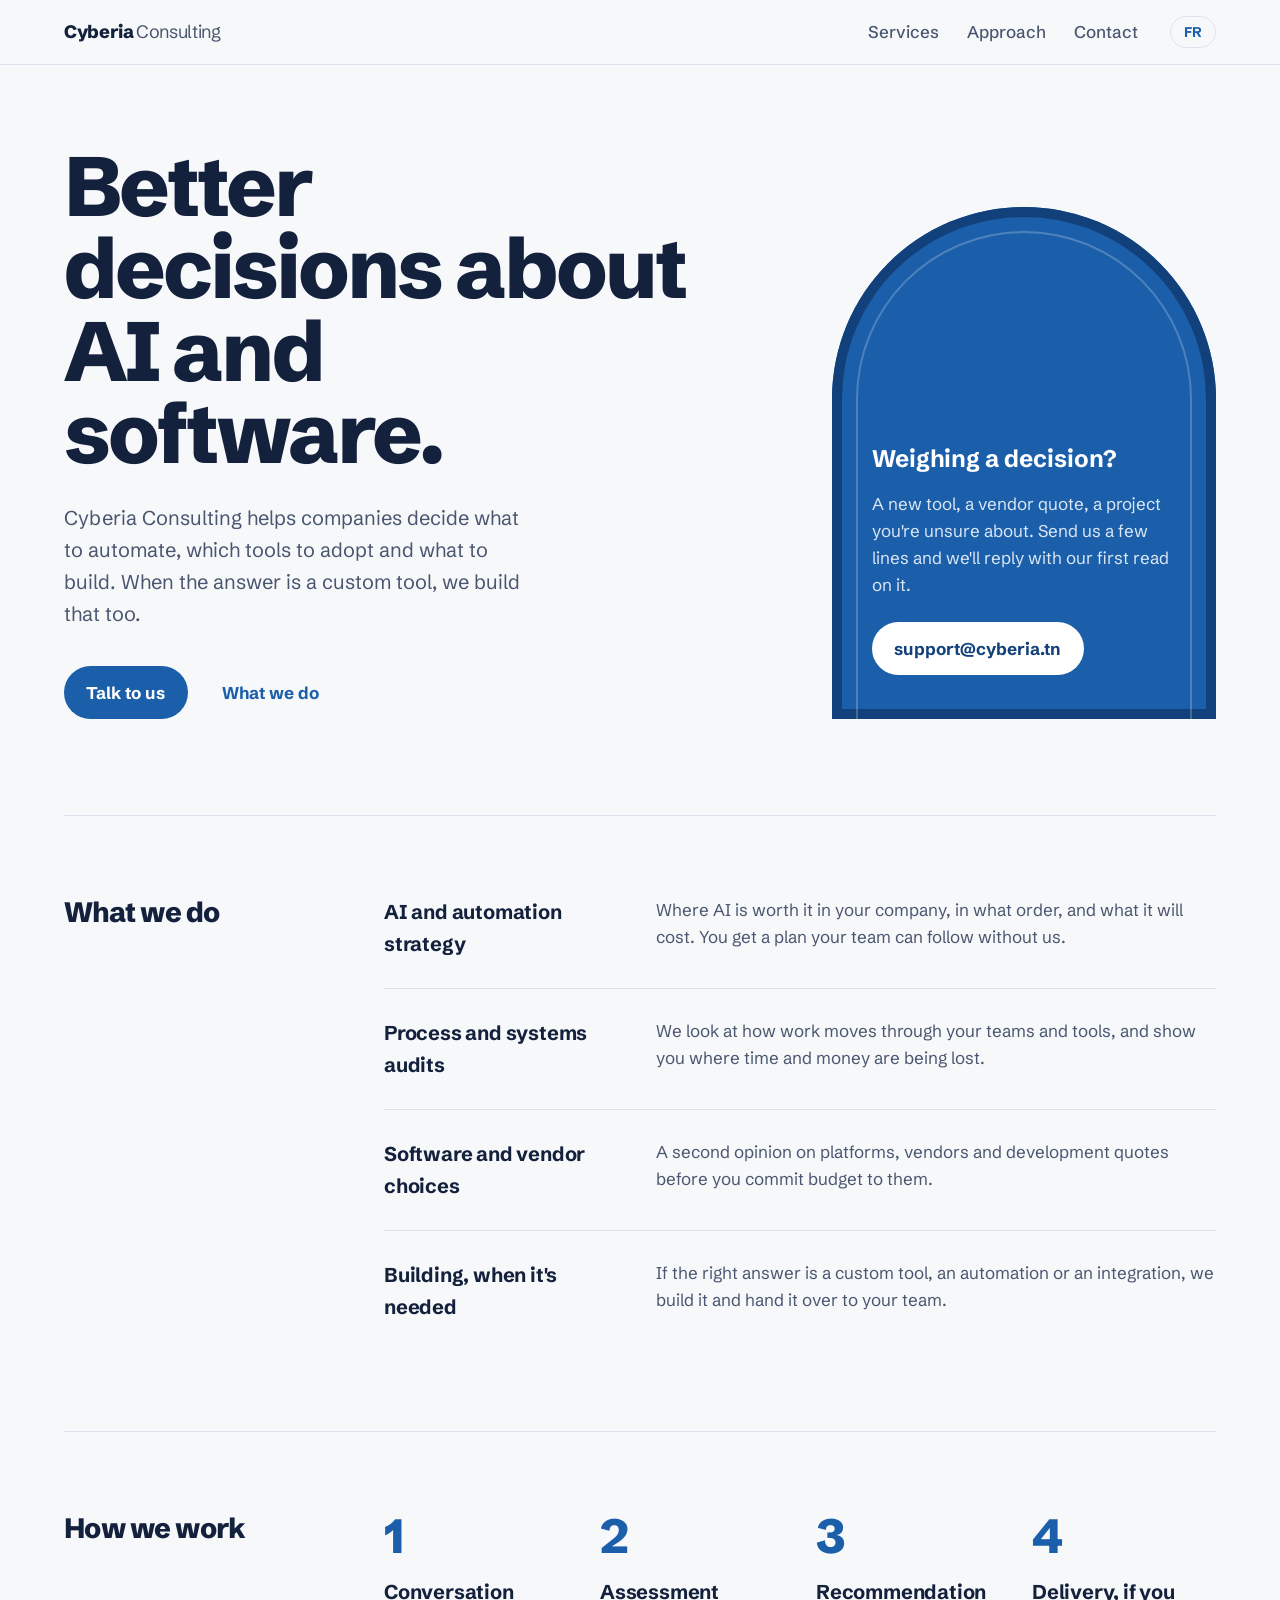
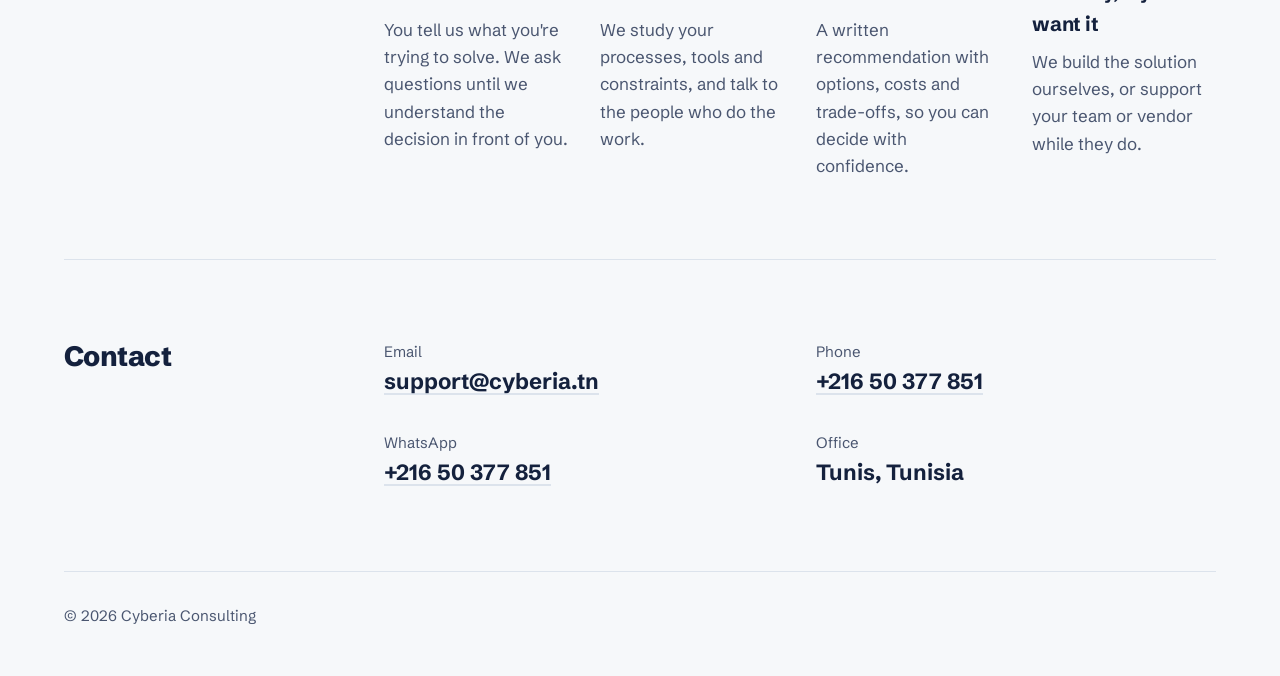
==== index.html @ 4d0233db "Rebuild site from scratch as Cyberia Consulting" ====
<!DOCTYPE html>
<html lang="en">
  <head>
    <meta charset="UTF-8" />
    <meta name="viewport" content="width=device-width, initial-scale=1.0" />
    <title>Cyberia Consulting: AI, automation and software advisory in Tunis</title>
    <meta name="description" content="Cyberia Consulting helps companies decide what to automate, which software to adopt and what to build, and builds it when needed." />
    <link rel="canonical" href="https://cyberia.tn" />
    <link rel="icon" type="image/svg+xml" href="assets/favicon.svg" />

    <meta property="og:type" content="website" />
    <meta property="og:url" content="https://cyberia.tn" />
    <meta property="og:site_name" content="Cyberia Consulting" />
    <meta property="og:title" content="Cyberia Consulting: AI, automation and software advisory in Tunis" />
    <meta property="og:description" content="Cyberia Consulting helps companies decide what to automate, which software to adopt and what to build, and builds it when needed." />
    <meta property="og:locale" content="en_US" />
    <meta property="og:locale:alternate" content="fr_FR" />
    <meta name="twitter:card" content="summary" />

    <script type="application/ld+json">
      {
        "@context": "https://schema.org",
        "@type": "ProfessionalService",
        "name": "Cyberia Consulting",
        "url": "https://cyberia.tn",
        "description": "Advisory on AI, automation and software decisions, with implementation when needed.",
        "email": "support@cyberia.tn",
        "telephone": "+21650377851",
        "address": { "@type": "PostalAddress", "addressLocality": "Tunis", "addressCountry": "TN" }
      }
    </script>

    <link rel="preconnect" href="https://fonts.googleapis.com" />
    <link rel="preconnect" href="https://fonts.gstatic.com" crossorigin />
    <link href="https://fonts.googleapis.com/css2?family=Schibsted+Grotesk:wght@400;500;700;800&display=swap" rel="stylesheet" />
    <link rel="stylesheet" href="styles.css" />
  </head>
  <body>
    <header class="site-header">
      <div class="wrap header-row">
        <a class="brand" href="#top">Cyberia <span>Consulting</span></a>
        <nav class="nav" aria-label="Main">
          <a href="#services" data-i18n="navServices">Services</a>
          <a href="#approach" data-i18n="navApproach">Approach</a>
          <a href="#contact" data-i18n="navContact">Contact</a>
        </nav>
        <button class="lang" type="button" id="lang-toggle" aria-label="Passer en français">FR</button>
      </div>
    </header>

    <main id="top">
      <section class="hero wrap">
        <div class="hero-text">
          <h1 data-i18n="heroTitle">Better decisions about AI and software.</h1>
          <p class="lead" data-i18n="heroLead">
            Cyberia Consulting helps companies decide what to automate, which tools to adopt and what to build. When the answer is a custom tool, we build that too.
          </p>
          <div class="actions">
            <a class="btn btn-solid" href="#contact" data-i18n="ctaContact">Talk to us</a>
            <a class="btn btn-quiet" href="#services" data-i18n="ctaServices">What we do</a>
          </div>
        </div>

        <aside class="door" aria-labelledby="door-title">
          <h2 id="door-title" data-i18n="doorTitle">Weighing a decision?</h2>
          <p data-i18n="doorText">A new tool, a vendor quote, a project you're unsure about. Send us a few lines and we'll reply with our first read on it.</p>
          <a class="btn btn-light" href="mailto:support@cyberia.tn">support@cyberia.tn</a>
        </aside>
      </section>

      <section class="section wrap" id="services">
        <h2 class="section-title" data-i18n="servicesTitle">What we do</h2>
        <ul class="services">
          <li>
            <h3 data-i18n="s1Title">AI and automation strategy</h3>
            <p data-i18n="s1Text">Where AI is worth it in your company, in what order, and what it will cost. You get a plan your team can follow without us.</p>
          </li>
          <li>
            <h3 data-i18n="s2Title">Process and systems audits</h3>
            <p data-i18n="s2Text">We look at how work moves through your teams and tools, and show you where time and money are being lost.</p>
          </li>
          <li>
            <h3 data-i18n="s3Title">Software and vendor choices</h3>
            <p data-i18n="s3Text">A second opinion on platforms, vendors and development quotes before you commit budget to them.</p>
          </li>
          <li>
            <h3 data-i18n="s4Title">Building, when it's needed</h3>
            <p data-i18n="s4Text">If the right answer is a custom tool, an automation or an integration, we build it and hand it over to your team.</p>
          </li>
        </ul>
      </section>

      <section class="section wrap" id="approach">
        <h2 class="section-title" data-i18n="approachTitle">How we work</h2>
        <ol class="steps">
          <li>
            <h3 data-i18n="a1Title">Conversation</h3>
            <p data-i18n="a1Text">You tell us what you're trying to solve. We ask questions until we understand the decision in front of you.</p>
          </li>
          <li>
            <h3 data-i18n="a2Title">Assessment</h3>
            <p data-i18n="a2Text">We study your processes, tools and constraints, and talk to the people who do the work.</p>
          </li>
          <li>
            <h3 data-i18n="a3Title">Recommendation</h3>
            <p data-i18n="a3Text">A written recommendation with options, costs and trade-offs, so you can decide with confidence.</p>
          </li>
          <li>
            <h3 data-i18n="a4Title">Delivery, if you want it</h3>
            <p data-i18n="a4Text">We build the solution ourselves, or support your team or vendor while they do.</p>
          </li>
        </ol>
      </section>

      <section class="section wrap" id="contact">
        <h2 class="section-title" data-i18n="contactTitle">Contact</h2>
        <dl class="contact-list">
          <div><dt data-i18n="cEmail">Email</dt><dd><a href="mailto:support@cyberia.tn">support@cyberia.tn</a></dd></div>
          <div><dt data-i18n="cPhone">Phone</dt><dd><a href="tel:+21650377851">+216 50 377 851</a></dd></div>
          <div><dt>WhatsApp</dt><dd><a href="https://wa.me/21650377851">+216 50 377 851</a></dd></div>
          <div><dt data-i18n="cOffice">Office</dt><dd data-i18n="cCity">Tunis, Tunisia</dd></div>
        </dl>
      </section>
    </main>

    <footer class="site-footer wrap">
      <p>© 2026 Cyberia Consulting</p>
    </footer>

    <script src="main.js"></script>
  </body>
</html>
---- styles.css ----
:root {
  --white: #f6f8fa;
  --ink: #14213d;
  --ink-soft: #4a5670;
  --blue: #1b5faa;
  --blue-deep: #12407a;
  --rule: #dce3ec;
  --font: "Schibsted Grotesk", system-ui, sans-serif;
}

*, *::before, *::after { box-sizing: border-box; }

html { scroll-behavior: smooth; scroll-padding-top: 5rem; }

body {
  margin: 0;
  background: var(--white);
  color: var(--ink);
  font: 400 1.0625rem/1.6 var(--font);
  -webkit-font-smoothing: antialiased;
}

h1, h2, h3, p, ul, ol, dl, dd { margin: 0; }

a { color: inherit; }

a:focus-visible, button:focus-visible {
  outline: 3px solid var(--blue);
  outline-offset: 3px;
}

.wrap {
  width: min(72rem, 100% - 2rem);
  margin-inline: auto;
}

/* Header */
.site-header {
  position: sticky;
  top: 0;
  z-index: 10;
  background: color-mix(in srgb, var(--white) 92%, transparent);
  backdrop-filter: blur(8px);
  border-bottom: 1px solid var(--rule);
}

.header-row {
  display: flex;
  align-items: center;
  gap: 2rem;
  height: 4rem;
}

.brand {
  font-weight: 800;
  font-size: 1.125rem;
  letter-spacing: -0.02em;
  text-decoration: none;
}

.brand span { font-weight: 400; color: var(--ink-soft); }

.nav { display: flex; gap: 1.75rem; margin-left: auto; }

.nav a {
  text-decoration: none;
  color: var(--ink-soft);
  font-weight: 500;
}

.nav a:hover { color: var(--ink); }

.lang {
  font: 700 0.875rem var(--font);
  color: var(--blue);
  background: none;
  border: 1px solid var(--rule);
  border-radius: 999px;
  padding: 0.35rem 0.8rem;
  cursor: pointer;
}

.lang:hover { border-color: var(--blue); }

/* Buttons */
.btn {
  display: inline-block;
  padding: 0.8rem 1.4rem;
  border-radius: 999px;
  font-weight: 700;
  text-decoration: none;
}

.btn-solid { background: var(--blue); color: #fff; }
.btn-solid:hover { background: var(--blue-deep); }
.btn-quiet { color: var(--blue); }
.btn-quiet:hover { text-decoration: underline; }
.btn-light { background: #fff; color: var(--blue-deep); overflow-wrap: anywhere; }
.btn-light:hover { background: var(--white); }

/* Hero */
.hero {
  display: grid;
  grid-template-columns: 1.4fr 1fr;
  gap: 4rem;
  align-items: end;
  padding-block: 5rem 6rem;
}

.hero h1 {
  font-size: clamp(2.75rem, 7vw, 5.25rem);
  font-weight: 800;
  line-height: 0.98;
  letter-spacing: -0.035em;
  max-width: 12ch;
}

.lead {
  margin-top: 1.75rem;
  font-size: 1.25rem;
  color: var(--ink-soft);
  max-width: 38ch;
}

.actions {
  display: flex;
  flex-wrap: wrap;
  gap: 0.75rem;
  margin-top: 2.25rem;
}

/* The arched door: the page's one bold element */
/* Fixed max width + a radius of half that width keeps it a true arch at any
   viewport; the browser scales the radius down with the width on phones. */
.door {
  position: relative;
  justify-self: end;
  width: min(24rem, 100%);
  min-height: 32rem;
  padding: 13rem 2.5rem 2.75rem;
  background: var(--blue);
  color: #fff;
  border-radius: 12rem 12rem 0 0;
  box-shadow: inset 0 0 0 10px var(--blue-deep);
  display: flex;
  flex-direction: column;
  justify-content: flex-end;
  gap: 1rem;
  animation: open 0.9s cubic-bezier(.2, .8, .2, 1) both;
}

/* Inner panel line, like the frame on a Sidi Bou Said door */
.door::before {
  content: "";
  position: absolute;
  inset: 1.5rem 1.5rem 0;
  border: 2px solid rgb(255 255 255 / 0.22);
  border-bottom: 0;
  border-radius: 10.5rem 10.5rem 0 0;
  pointer-events: none;
}

.door h2 { font-size: 1.5rem; font-weight: 700; line-height: 1.2; }
.door p { color: #dbe7f6; }
.door .btn { align-self: flex-start; margin-top: 0.5rem; }

@keyframes open {
  from { transform: translateY(2rem); opacity: 0; }
}

/* Sections */
.section {
  display: grid;
  grid-template-columns: 16rem 1fr;
  gap: 2rem 4rem;
  padding-block: 5rem;
  border-top: 1px solid var(--rule);
}

.section-title {
  font-size: 1.75rem;
  font-weight: 800;
  letter-spacing: -0.02em;
  line-height: 1.15;
}

h3 { font-size: 1.25rem; font-weight: 700; letter-spacing: -0.01em; }

.services { list-style: none; padding: 0; }

.services li {
  display: grid;
  grid-template-columns: 15rem 1fr;
  gap: 2rem;
  padding-block: 1.75rem;
  border-bottom: 1px solid var(--rule);
}

.services li:first-child { padding-top: 0; }
.services li:last-child { border-bottom: 0; }
.services p, .steps p { color: var(--ink-soft); max-width: 60ch; }

.about p { max-width: 60ch; font-size: 1.25rem; }
.about .skills { margin-top: 1.5rem; font-size: 1rem; color: var(--blue); font-weight: 500; }

.steps {
  list-style: none;
  padding: 0;
  display: grid;
  grid-template-columns: repeat(4, 1fr);
  gap: 2rem;
  counter-reset: step;
}

.steps li { counter-increment: step; }

.steps li::before {
  content: counter(step);
  display: block;
  font-size: 3rem;
  font-weight: 800;
  line-height: 1;
  color: var(--blue);
  margin-bottom: 1rem;
}

.steps h3 { margin-bottom: 0.5rem; }

.contact-list {
  display: grid;
  grid-template-columns: repeat(2, 1fr);
  gap: 2rem;
}

.contact-list dt { color: var(--ink-soft); font-size: 0.9375rem; }
.contact-list dd { font-size: 1.375rem; font-weight: 700; }
.contact-list a { text-decoration-color: var(--rule); text-underline-offset: 0.2em; }
.contact-list a:hover { color: var(--blue); text-decoration-color: currentColor; }

.site-footer {
  padding-block: 2rem 3rem;
  border-top: 1px solid var(--rule);
  color: var(--ink-soft);
  font-size: 0.9375rem;
}

/* Responsive */
@media (max-width: 900px) {
  .hero, .section { grid-template-columns: 1fr; }
  .hero { gap: 3rem; padding-block: 3rem 4rem; }
  .door { justify-self: start; min-height: 0; }
  .steps { grid-template-columns: repeat(2, 1fr); }
}

@media (max-width: 640px) {
  .nav { display: none; }
  .lang { margin-left: auto; }
  .section { padding-block: 3.5rem; }
  .services li { grid-template-columns: 1fr; gap: 0.5rem; }
  .steps, .contact-list { grid-template-columns: 1fr; }
}

@media (prefers-reduced-motion: reduce) {
  html { scroll-behavior: auto; }
  .door { animation: none; }
}
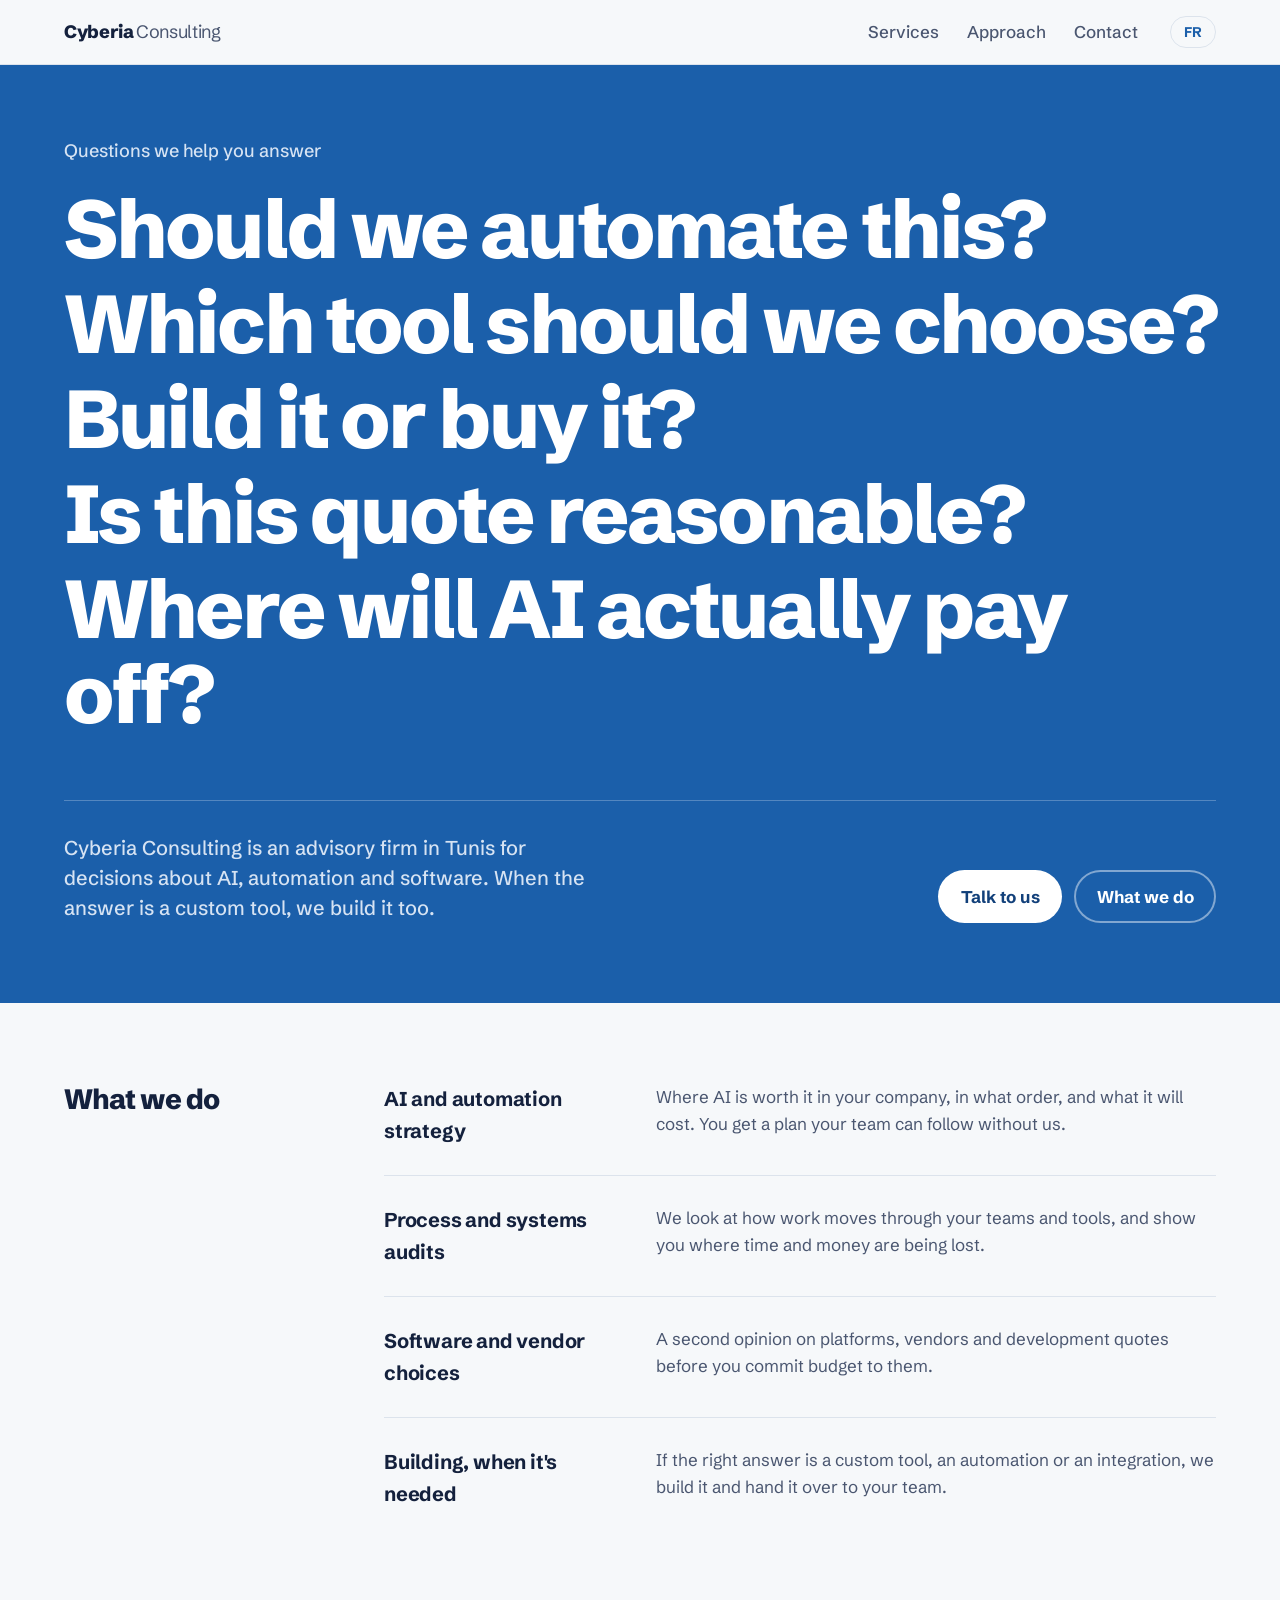
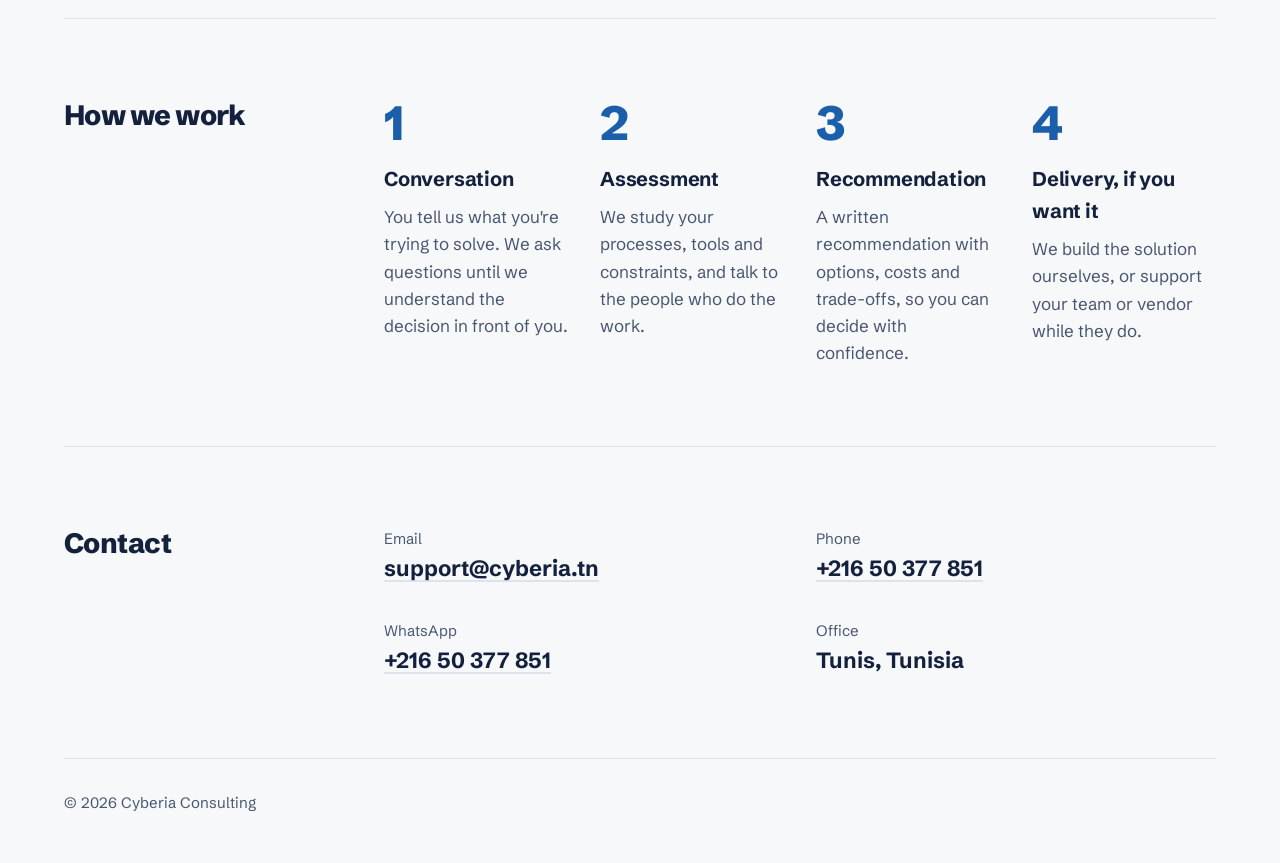
==== commit d203df99: "Replace arch hero with question-led hero" ====
--- a/index.html
+++ b/index.html
@@ -49,23 +49,24 @@
     </header>
 
     <main id="top">
-      <section class="hero wrap">
-        <div class="hero-text">
-          <h1 data-i18n="heroTitle">Better decisions about AI and software.</h1>
-          <p class="lead" data-i18n="heroLead">
-            Cyberia Consulting helps companies decide what to automate, which tools to adopt and what to build. When the answer is a custom tool, we build that too.
-          </p>
-          <div class="actions">
-            <a class="btn btn-solid" href="#contact" data-i18n="ctaContact">Talk to us</a>
-            <a class="btn btn-quiet" href="#services" data-i18n="ctaServices">What we do</a>
+      <section class="hero">
+        <div class="wrap">
+          <p class="kicker" data-i18n="kicker">Questions we help you answer</p>
+          <ul class="questions">
+            <li data-i18n="q1">Should we automate this?</li>
+            <li data-i18n="q2">Which tool should we choose?</li>
+            <li data-i18n="q3">Build it or buy it?</li>
+            <li data-i18n="q4">Is this quote reasonable?</li>
+            <li data-i18n="q5">Where will AI actually pay off?</li>
+          </ul>
+          <div class="hero-foot">
+            <h1 data-i18n="heroTitle">Cyberia Consulting is an advisory firm in Tunis for decisions about AI, automation and software. When the answer is a custom tool, we build it too.</h1>
+            <div class="actions">
+              <a class="btn btn-light" href="#contact" data-i18n="ctaContact">Talk to us</a>
+              <a class="btn btn-ghost" href="#services" data-i18n="ctaServices">What we do</a>
+            </div>
           </div>
         </div>
-
-        <aside class="door" aria-labelledby="door-title">
-          <h2 id="door-title" data-i18n="doorTitle">Weighing a decision?</h2>
-          <p data-i18n="doorText">A new tool, a vendor quote, a project you're unsure about. Send us a few lines and we'll reply with our first read on it.</p>
-          <a class="btn btn-light" href="mailto:support@cyberia.tn">support@cyberia.tn</a>
-        </aside>
       </section>
 
       <section class="section wrap" id="services">
--- a/styles.css
+++ b/styles.css
@@ -91,82 +91,65 @@
   text-decoration: none;
 }
 
-.btn-solid { background: var(--blue); color: #fff; }
-.btn-solid:hover { background: var(--blue-deep); }
-.btn-quiet { color: var(--blue); }
-.btn-quiet:hover { text-decoration: underline; }
-.btn-light { background: #fff; color: var(--blue-deep); overflow-wrap: anywhere; }
+.btn-light { background: #fff; color: var(--blue-deep); }
 .btn-light:hover { background: var(--white); }
-
-/* Hero */
+.btn-ghost { color: #fff; box-shadow: inset 0 0 0 2px rgb(255 255 255 / 0.45); }
+.btn-ghost:hover { box-shadow: inset 0 0 0 2px #fff; }
+
+/* Hero: full-bleed blue band; the questions are the page's one bold element */
 .hero {
-  display: grid;
-  grid-template-columns: 1.4fr 1fr;
-  gap: 4rem;
-  align-items: end;
-  padding-block: 5rem 6rem;
-}
-
-.hero h1 {
-  font-size: clamp(2.75rem, 7vw, 5.25rem);
-  font-weight: 800;
-  line-height: 0.98;
+  background: var(--blue);
+  color: #fff;
+  padding-block: 4.5rem 5rem;
+}
+
+.kicker { color: #d6e3f3; font-weight: 500; font-size: 1.125rem; }
+
+.questions {
+  list-style: none;
+  padding: 0;
+  margin-top: 1.25rem;
+  font-size: clamp(2.25rem, 6.4vw, 5.25rem);
+  font-weight: 800;
+  line-height: 1.04;
   letter-spacing: -0.035em;
-  max-width: 12ch;
-}
-
-.lead {
-  margin-top: 1.75rem;
-  font-size: 1.25rem;
-  color: var(--ink-soft);
-  max-width: 38ch;
-}
-
-.actions {
+}
+
+/* One page-load sequence: questions arrive one after another */
+.questions li + li { margin-top: 0.12em; }
+.questions li { animation: ask 0.6s cubic-bezier(.2, .8, .2, 1) both; }
+.questions li:nth-child(2) { animation-delay: 0.12s; }
+.questions li:nth-child(3) { animation-delay: 0.24s; }
+.questions li:nth-child(4) { animation-delay: 0.36s; }
+.questions li:nth-child(5) { animation-delay: 0.48s; }
+
+@keyframes ask {
+  from { opacity: 0; transform: translateY(0.4em); }
+}
+
+.hero-foot {
   display: flex;
   flex-wrap: wrap;
-  gap: 0.75rem;
-  margin-top: 2.25rem;
-}
-
-/* The arched door: the page's one bold element */
-/* Fixed max width + a radius of half that width keeps it a true arch at any
-   viewport; the browser scales the radius down with the width on phones. */
-.door {
-  position: relative;
-  justify-self: end;
-  width: min(24rem, 100%);
-  min-height: 32rem;
-  padding: 13rem 2.5rem 2.75rem;
-  background: var(--blue);
-  color: #fff;
-  border-radius: 12rem 12rem 0 0;
-  box-shadow: inset 0 0 0 10px var(--blue-deep);
-  display: flex;
-  flex-direction: column;
-  justify-content: flex-end;
-  gap: 1rem;
-  animation: open 0.9s cubic-bezier(.2, .8, .2, 1) both;
-}
-
-/* Inner panel line, like the frame on a Sidi Bou Said door */
-.door::before {
-  content: "";
-  position: absolute;
-  inset: 1.5rem 1.5rem 0;
-  border: 2px solid rgb(255 255 255 / 0.22);
-  border-bottom: 0;
-  border-radius: 10.5rem 10.5rem 0 0;
-  pointer-events: none;
-}
-
-.door h2 { font-size: 1.5rem; font-weight: 700; line-height: 1.2; }
-.door p { color: #dbe7f6; }
-.door .btn { align-self: flex-start; margin-top: 0.5rem; }
-
-@keyframes open {
-  from { transform: translateY(2rem); opacity: 0; }
-}
+  align-items: end;
+  justify-content: space-between;
+  gap: 2rem 4rem;
+  margin-top: 4rem;
+  padding-top: 2rem;
+  border-top: 1px solid rgb(255 255 255 / 0.25);
+}
+
+.hero h1 {
+  max-width: 44ch;
+  font-size: 1.25rem;
+  font-weight: 500;
+  line-height: 1.5;
+  color: #d6e3f3;
+}
+
+.actions { display: flex; flex-wrap: wrap; gap: 0.75rem; }
+
+.hero a:focus-visible { outline-color: #fff; }
+.hero + .section { border-top: 0; }
 
 /* Sections */
 .section {
@@ -246,9 +229,9 @@
 
 /* Responsive */
 @media (max-width: 900px) {
-  .hero, .section { grid-template-columns: 1fr; }
-  .hero { gap: 3rem; padding-block: 3rem 4rem; }
-  .door { justify-self: start; min-height: 0; }
+  .section { grid-template-columns: 1fr; }
+  .hero { padding-block: 3rem 3.5rem; }
+  .hero-foot { margin-top: 2.5rem; }
   .steps { grid-template-columns: repeat(2, 1fr); }
 }
 
@@ -262,5 +245,5 @@
 
 @media (prefers-reduced-motion: reduce) {
   html { scroll-behavior: auto; }
-  .door { animation: none; }
-}
+  .questions li { animation: none; }
+}
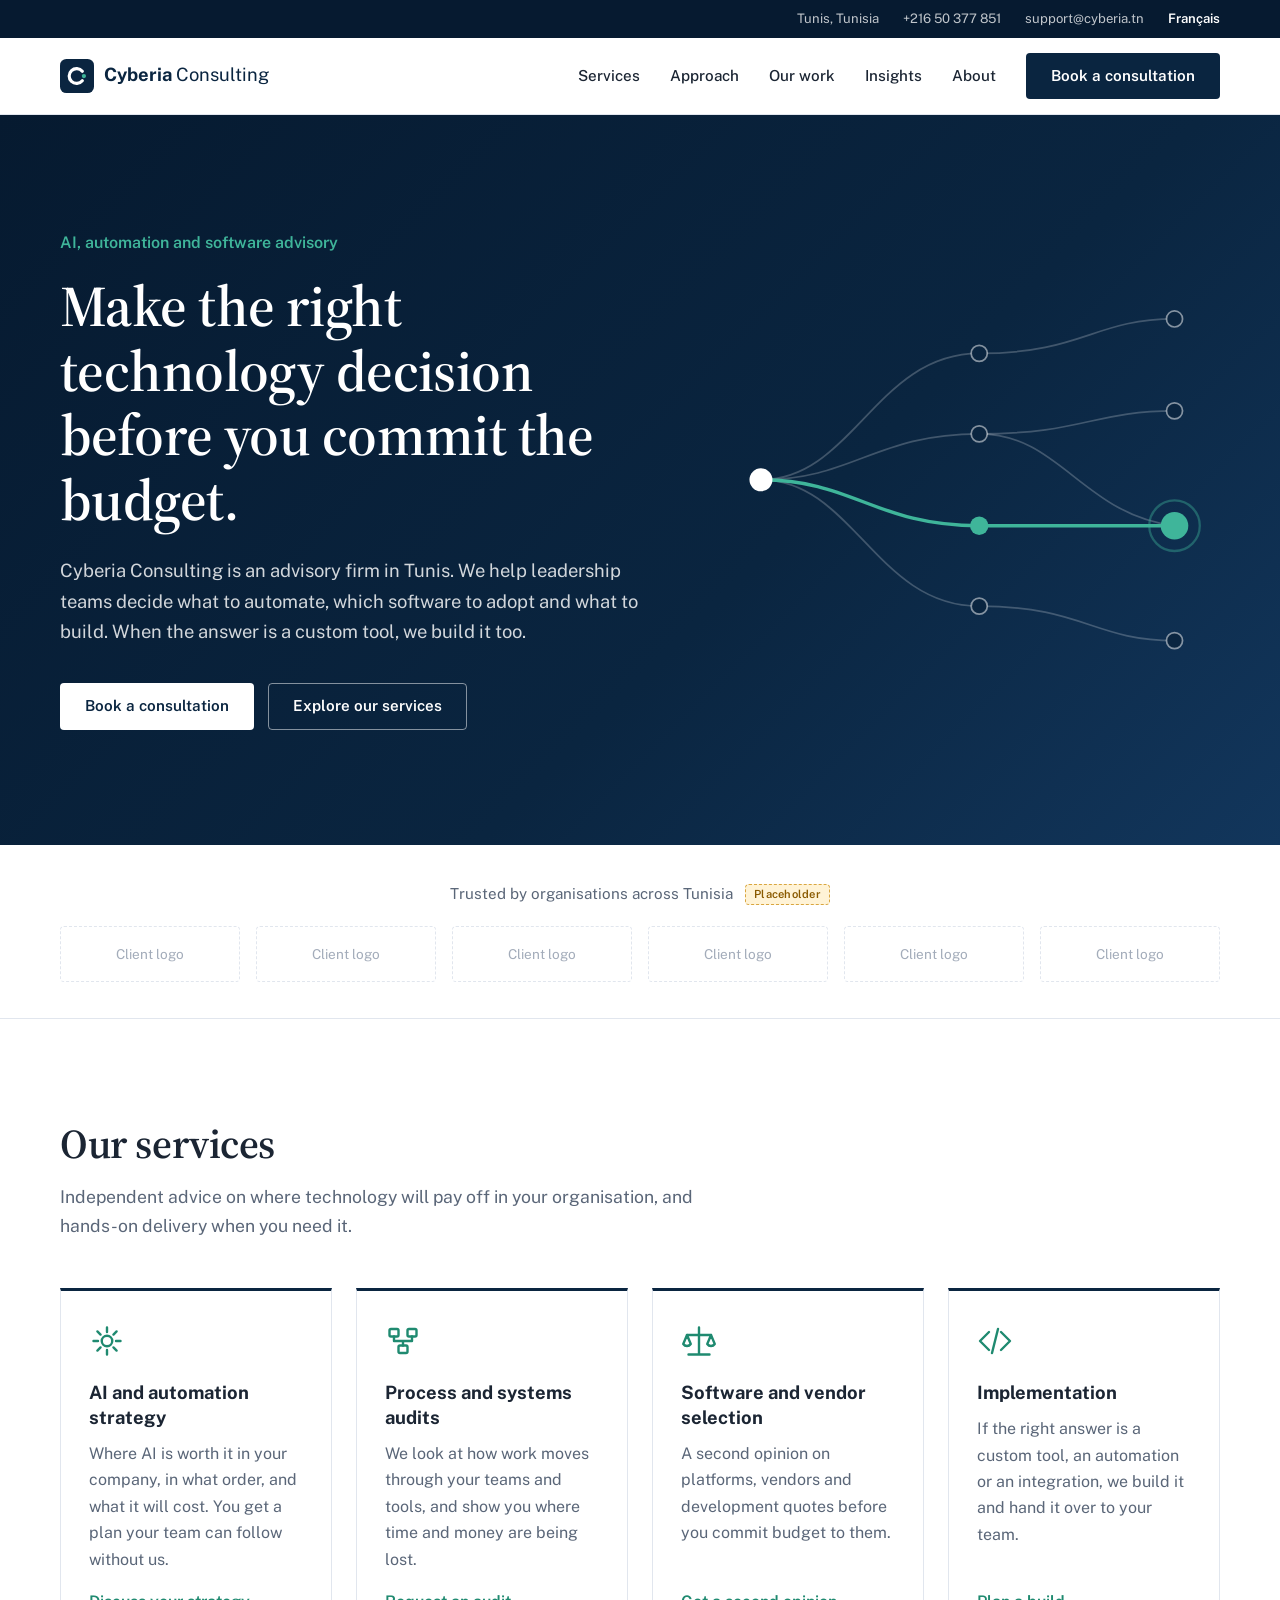
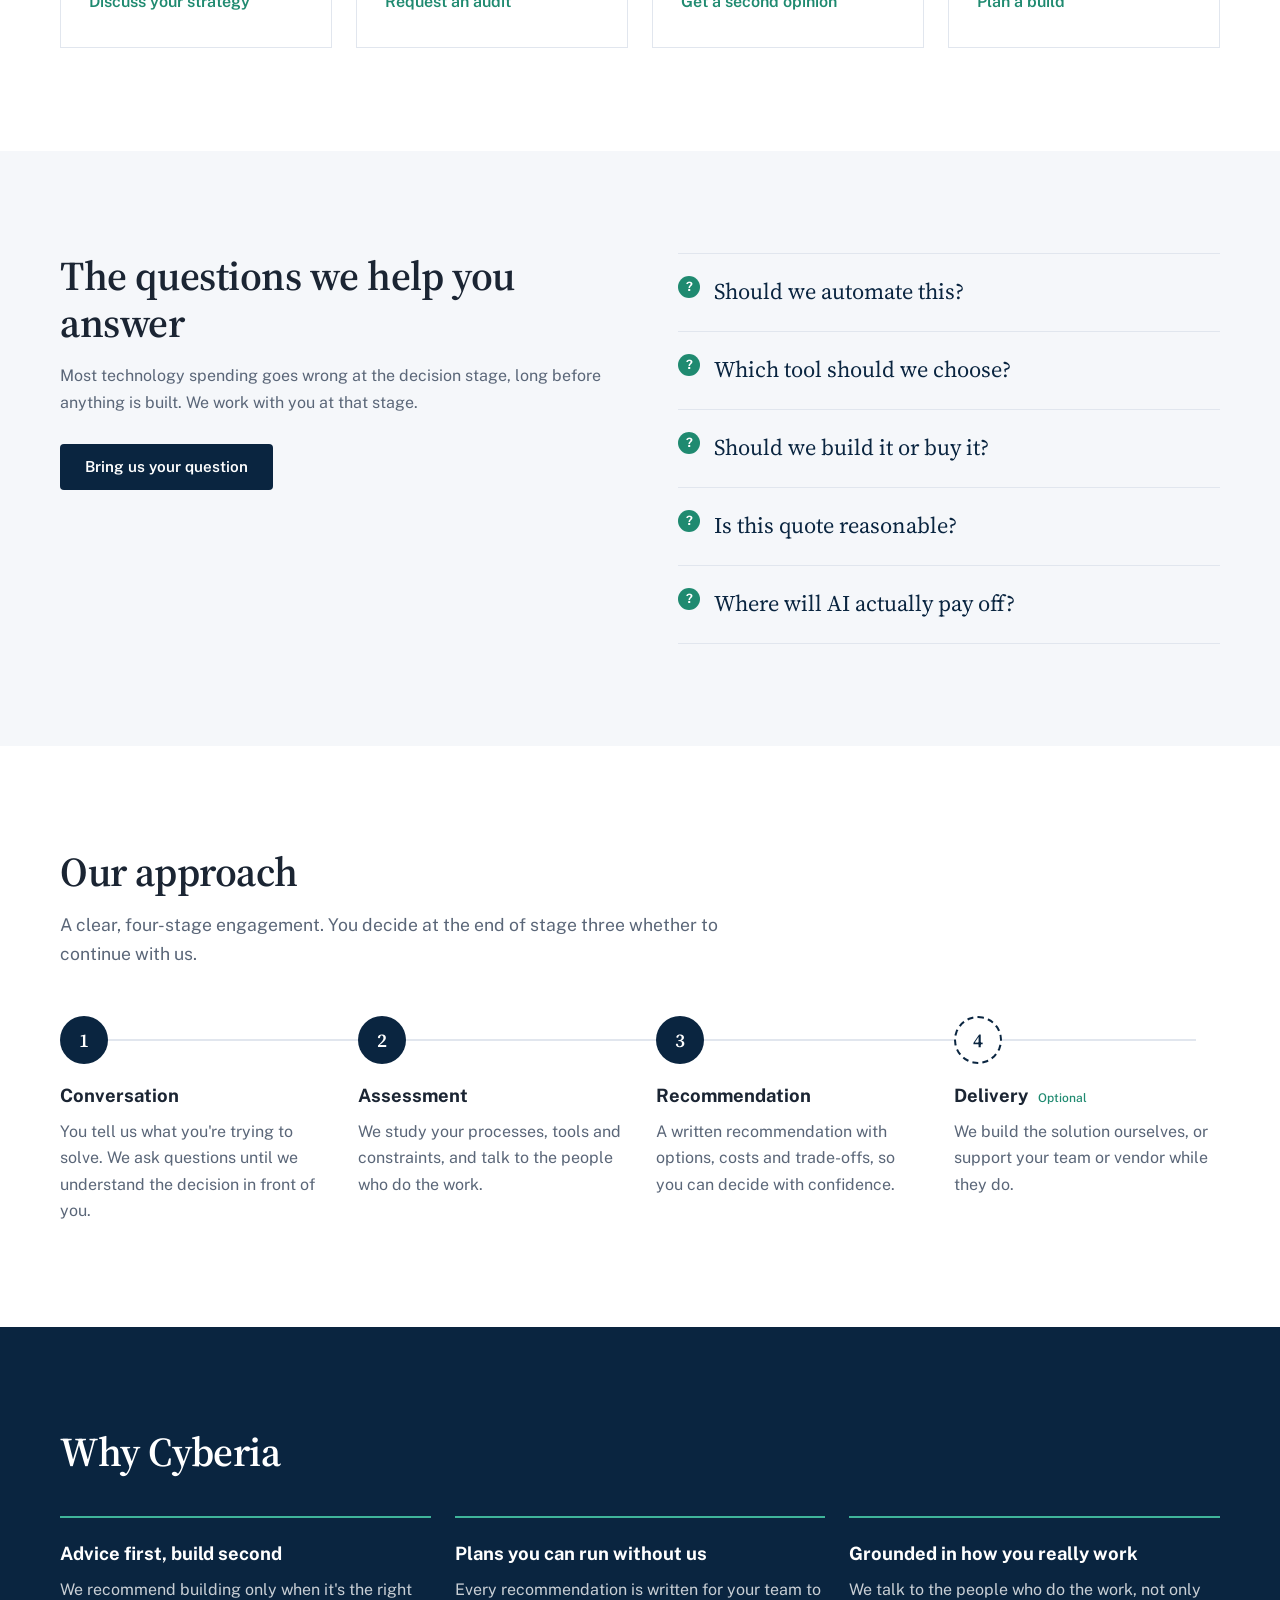
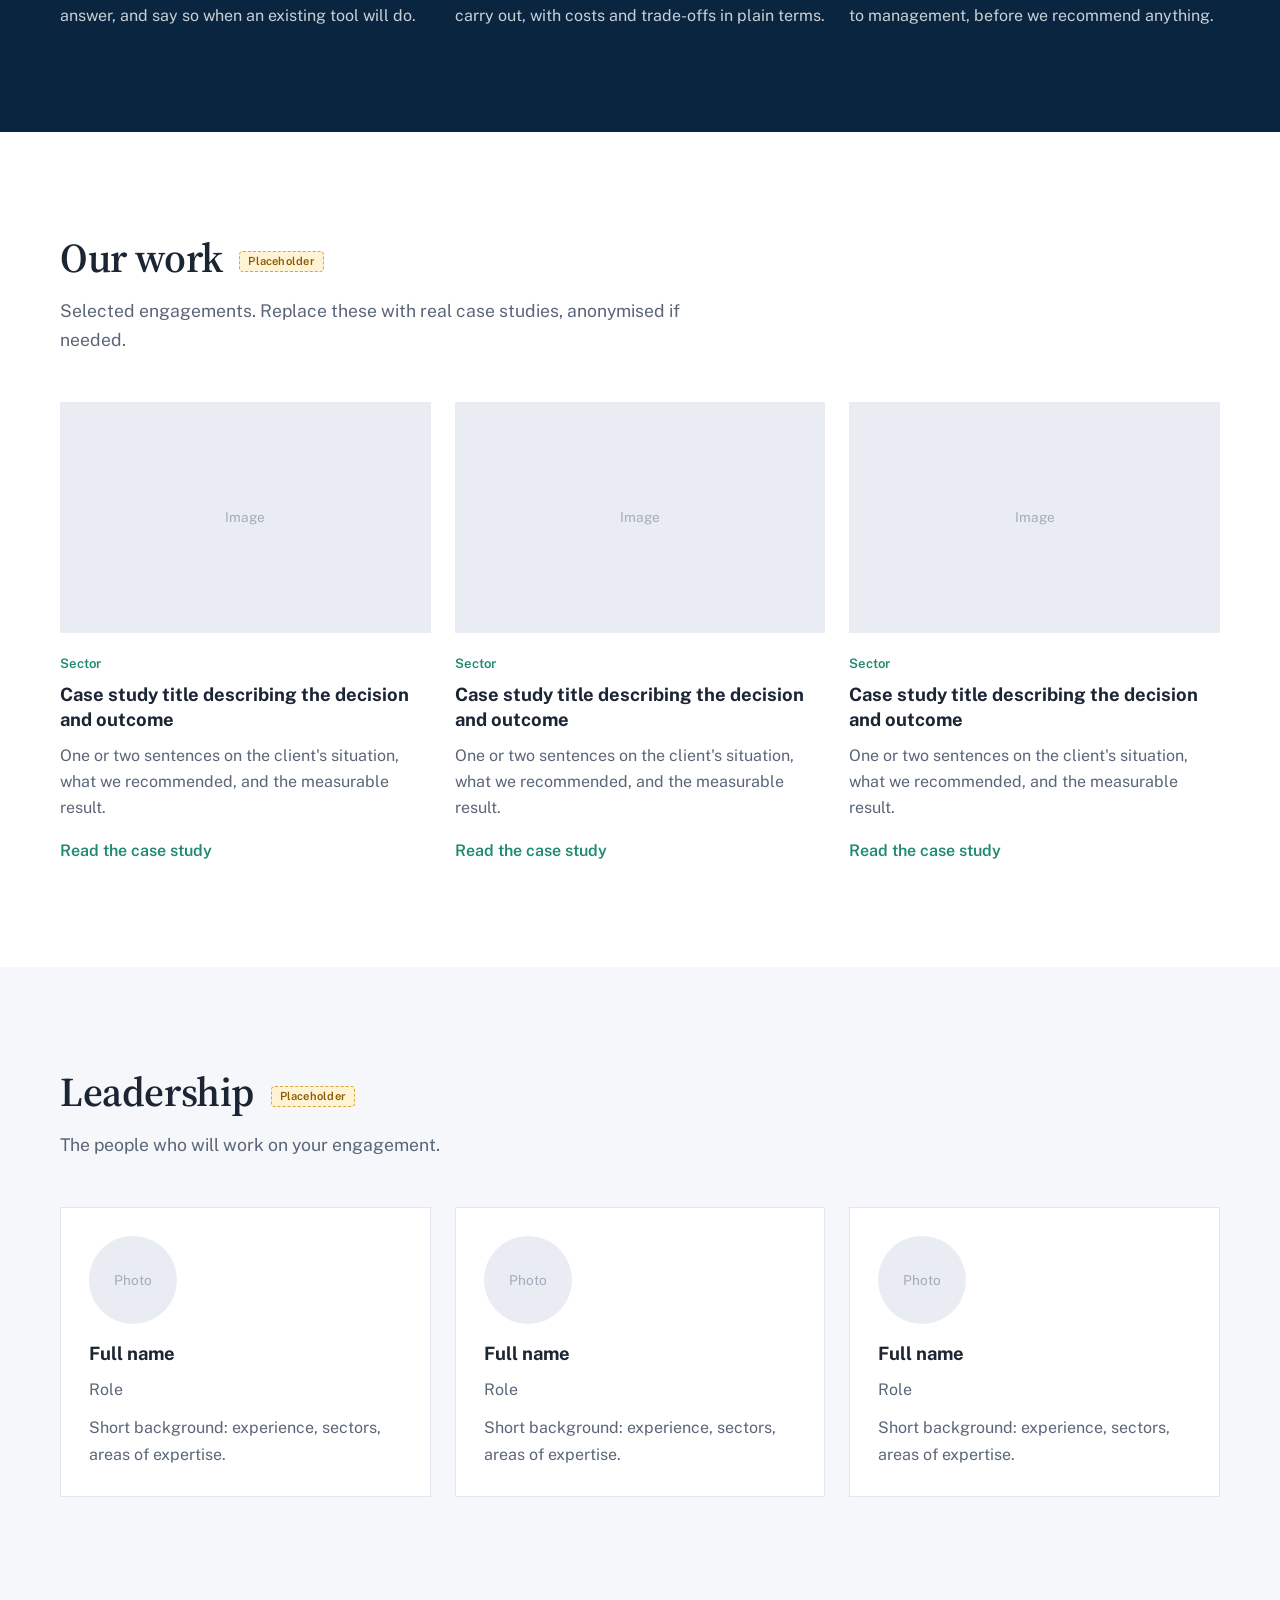
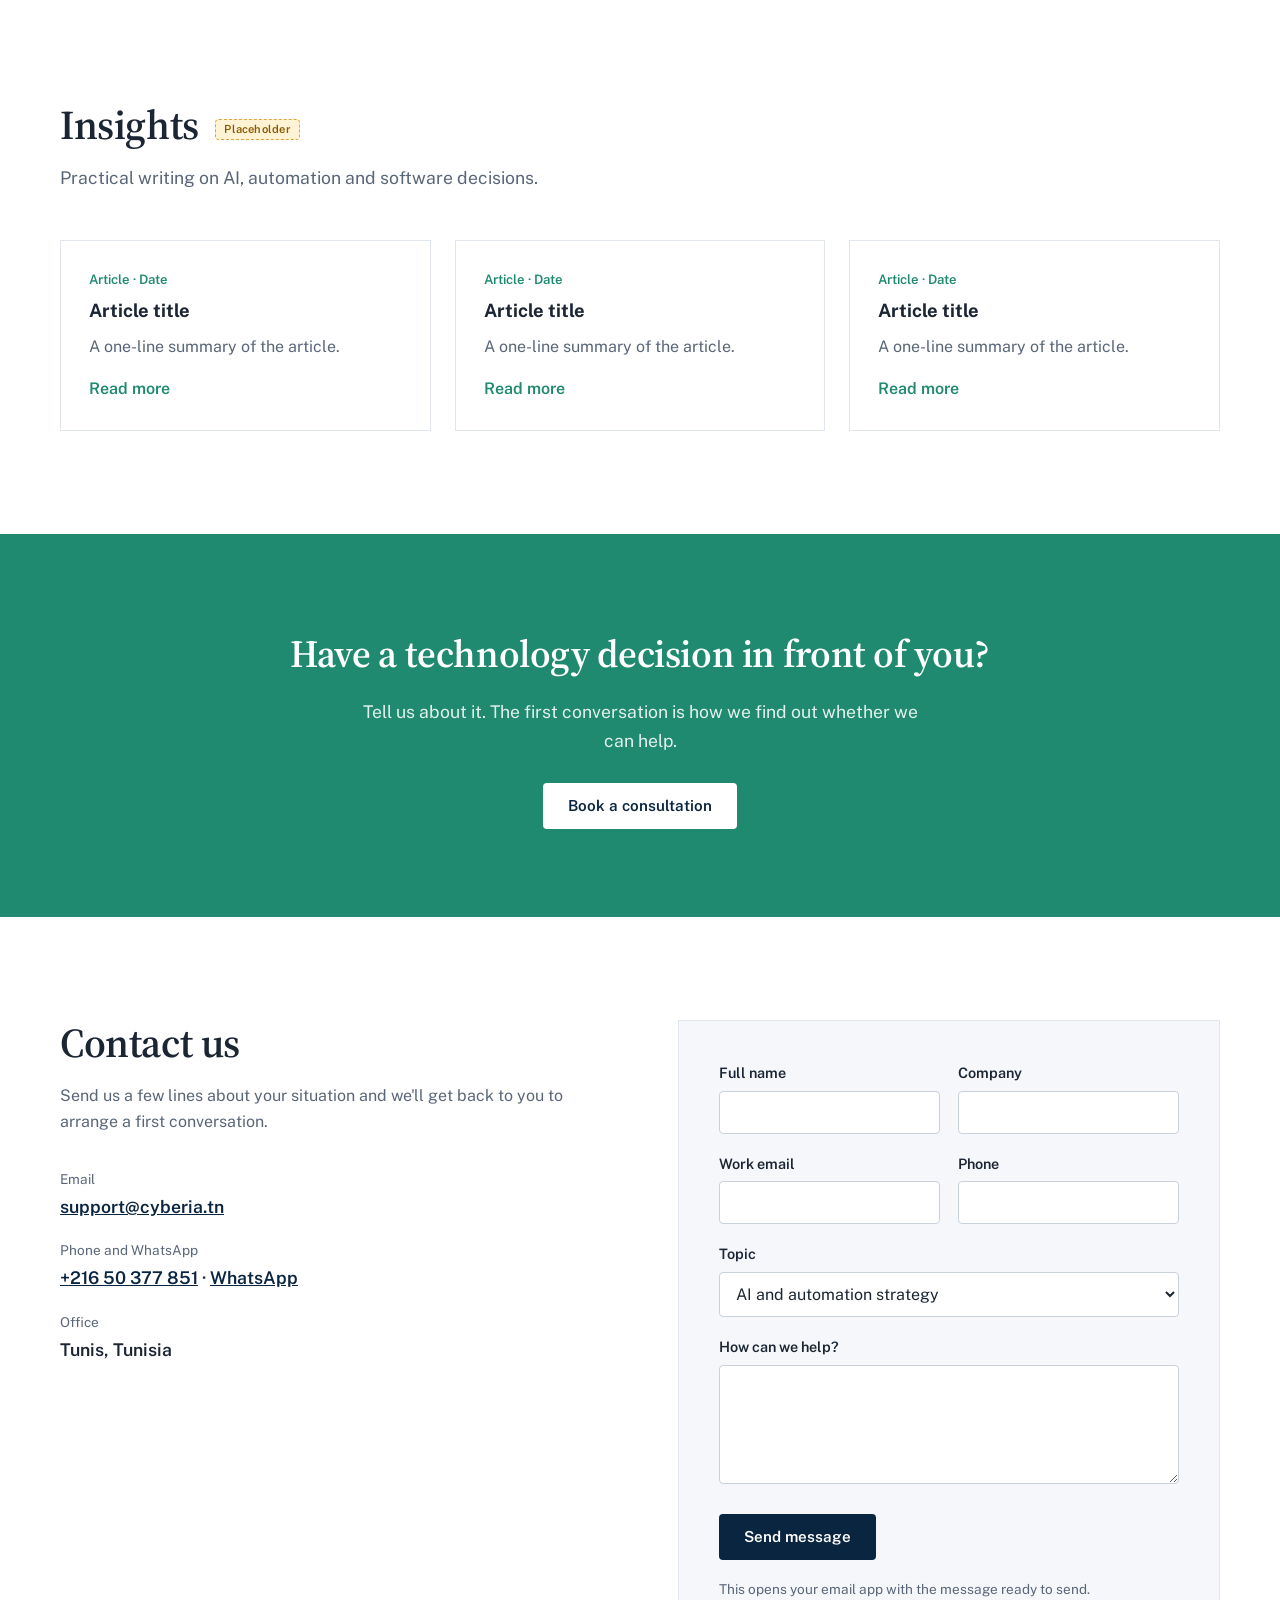
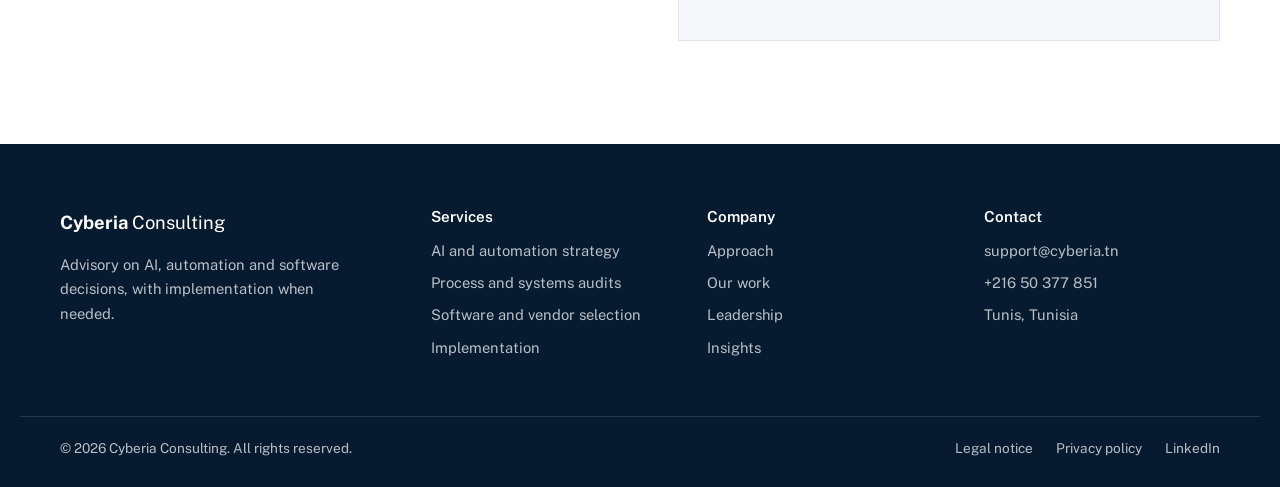
==== commit ed853a46: "Redesign as corporate consulting site with static French page Full nav, services, approach, contact " ====
--- a/index.html
+++ b/index.html
@@ -1,133 +1,339 @@
-<!DOCTYPE html>
+<!doctype html>
 <html lang="en">
-  <head>
-    <meta charset="UTF-8" />
-    <meta name="viewport" content="width=device-width, initial-scale=1.0" />
-    <title>Cyberia Consulting: AI, automation and software advisory in Tunis</title>
-    <meta name="description" content="Cyberia Consulting helps companies decide what to automate, which software to adopt and what to build, and builds it when needed." />
-    <link rel="canonical" href="https://cyberia.tn" />
-    <link rel="icon" type="image/svg+xml" href="assets/favicon.svg" />
-
-    <meta property="og:type" content="website" />
-    <meta property="og:url" content="https://cyberia.tn" />
-    <meta property="og:site_name" content="Cyberia Consulting" />
-    <meta property="og:title" content="Cyberia Consulting: AI, automation and software advisory in Tunis" />
-    <meta property="og:description" content="Cyberia Consulting helps companies decide what to automate, which software to adopt and what to build, and builds it when needed." />
-    <meta property="og:locale" content="en_US" />
-    <meta property="og:locale:alternate" content="fr_FR" />
-    <meta name="twitter:card" content="summary" />
-
-    <script type="application/ld+json">
-      {
-        "@context": "https://schema.org",
-        "@type": "ProfessionalService",
-        "name": "Cyberia Consulting",
-        "url": "https://cyberia.tn",
-        "description": "Advisory on AI, automation and software decisions, with implementation when needed.",
-        "email": "support@cyberia.tn",
-        "telephone": "+21650377851",
-        "address": { "@type": "PostalAddress", "addressLocality": "Tunis", "addressCountry": "TN" }
-      }
-    </script>
-
-    <link rel="preconnect" href="https://fonts.googleapis.com" />
-    <link rel="preconnect" href="https://fonts.gstatic.com" crossorigin />
-    <link href="https://fonts.googleapis.com/css2?family=Schibsted+Grotesk:wght@400;500;700;800&display=swap" rel="stylesheet" />
-    <link rel="stylesheet" href="styles.css" />
-  </head>
-  <body>
-    <header class="site-header">
-      <div class="wrap header-row">
-        <a class="brand" href="#top">Cyberia <span>Consulting</span></a>
-        <nav class="nav" aria-label="Main">
-          <a href="#services" data-i18n="navServices">Services</a>
-          <a href="#approach" data-i18n="navApproach">Approach</a>
-          <a href="#contact" data-i18n="navContact">Contact</a>
-        </nav>
-        <button class="lang" type="button" id="lang-toggle" aria-label="Passer en français">FR</button>
-      </div>
-    </header>
-
-    <main id="top">
-      <section class="hero">
-        <div class="wrap">
-          <p class="kicker" data-i18n="kicker">Questions we help you answer</p>
-          <ul class="questions">
-            <li data-i18n="q1">Should we automate this?</li>
-            <li data-i18n="q2">Which tool should we choose?</li>
-            <li data-i18n="q3">Build it or buy it?</li>
-            <li data-i18n="q4">Is this quote reasonable?</li>
-            <li data-i18n="q5">Where will AI actually pay off?</li>
-          </ul>
-          <div class="hero-foot">
-            <h1 data-i18n="heroTitle">Cyberia Consulting is an advisory firm in Tunis for decisions about AI, automation and software. When the answer is a custom tool, we build it too.</h1>
-            <div class="actions">
-              <a class="btn btn-light" href="#contact" data-i18n="ctaContact">Talk to us</a>
-              <a class="btn btn-ghost" href="#services" data-i18n="ctaServices">What we do</a>
-            </div>
-          </div>
-        </div>
-      </section>
-
-      <section class="section wrap" id="services">
-        <h2 class="section-title" data-i18n="servicesTitle">What we do</h2>
-        <ul class="services">
-          <li>
-            <h3 data-i18n="s1Title">AI and automation strategy</h3>
-            <p data-i18n="s1Text">Where AI is worth it in your company, in what order, and what it will cost. You get a plan your team can follow without us.</p>
-          </li>
-          <li>
-            <h3 data-i18n="s2Title">Process and systems audits</h3>
-            <p data-i18n="s2Text">We look at how work moves through your teams and tools, and show you where time and money are being lost.</p>
-          </li>
-          <li>
-            <h3 data-i18n="s3Title">Software and vendor choices</h3>
-            <p data-i18n="s3Text">A second opinion on platforms, vendors and development quotes before you commit budget to them.</p>
-          </li>
-          <li>
-            <h3 data-i18n="s4Title">Building, when it's needed</h3>
-            <p data-i18n="s4Text">If the right answer is a custom tool, an automation or an integration, we build it and hand it over to your team.</p>
-          </li>
+<head>
+  <meta charset="utf-8">
+  <meta name="viewport" content="width=device-width, initial-scale=1">
+  <title>Cyberia Consulting | AI, Automation and Software Advisory in Tunis</title>
+  <meta name="description" content="Cyberia Consulting helps companies decide what to automate, which software to adopt and what to build, and builds it when needed.">
+  <link rel="canonical" href="https://cyberia.tn/">
+  <link rel="alternate" hreflang="en" href="https://cyberia.tn/">
+  <link rel="alternate" hreflang="fr" href="https://cyberia.tn/fr/">
+  <link rel="alternate" hreflang="x-default" href="https://cyberia.tn/">
+  <meta property="og:type" content="website">
+  <meta property="og:url" content="https://cyberia.tn/">
+  <meta property="og:title" content="Cyberia Consulting | AI, Automation and Software Advisory in Tunis">
+  <meta property="og:description" content="Cyberia Consulting helps companies decide what to automate, which software to adopt and what to build, and builds it when needed.">
+  <meta property="og:locale" content="en_US">
+  <meta property="og:locale:alternate" content="fr_FR">
+  <link rel="icon" href="/assets/favicon.svg">
+  <link rel="preconnect" href="https://fonts.googleapis.com">
+  <link rel="preconnect" href="https://fonts.gstatic.com" crossorigin>
+  <link rel="stylesheet" href="https://fonts.googleapis.com/css2?family=Public+Sans:wght@400;500;600;700&family=Source+Serif+4:opsz,wght@8..60,500;8..60,600&display=swap">
+  <link rel="stylesheet" href="styles.css">
+  <script type="application/ld+json">
+  {"@context":"https://schema.org","@type":"ProfessionalService","name":"Cyberia Consulting","url":"https://cyberia.tn","description":"Advisory on AI, automation and software decisions, with implementation when needed.","email":"support@cyberia.tn","telephone":"+21650377851","address":{"@type":"PostalAddress","addressLocality":"Tunis","addressCountry":"TN"}}
+  </script>
+</head>
+<body>
+  <a class="skip" href="#main">Skip to content</a>
+
+  <div class="utility">
+    <div class="wrap">
+      <span>Tunis, Tunisia</span>
+      <a href="tel:+21650377851">+216 50 377 851</a>
+      <a href="mailto:support@cyberia.tn">support@cyberia.tn</a>
+      <a class="lang" href="/fr/" hreflang="fr" lang="fr">Français</a>
+    </div>
+  </div>
+
+  <header class="site-header">
+    <div class="wrap">
+      <a class="logo" href="/" aria-label="Cyberia Consulting, home">
+        <svg viewBox="0 0 32 32" aria-hidden="true"><rect width="32" height="32" rx="6" fill="currentColor"/><path d="M21 11.5a7 7 0 1 0 0 9" fill="none" stroke="#fff" stroke-width="3" stroke-linecap="round"/><circle cx="22.5" cy="16" r="2" fill="#3fb59a"/></svg>
+        <span><b>Cyberia</b> Consulting</span>
+      </a>
+      <button class="menu-toggle" aria-expanded="false" aria-controls="nav">Menu</button>
+      <nav id="nav" aria-label="Main">
+        <a href="#services">Services</a>
+        <a href="#approach">Approach</a>
+        <a href="#work">Our work</a>
+        <a href="#insights">Insights</a>
+        <a href="#about">About</a>
+        <a class="btn btn-primary" href="#contact">Book a consultation</a>
+      </nav>
+    </div>
+  </header>
+
+  <main id="main">
+    <!-- Hero -->
+    <section class="hero">
+      <div class="wrap hero-grid">
+        <div>
+          <p class="hero-tag">AI, automation and software advisory</p>
+          <h1>Make the right technology decision before you commit the budget.</h1>
+          <p class="hero-lede">Cyberia Consulting is an advisory firm in Tunis. We help leadership teams decide what to automate, which software to adopt and what to build. When the answer is a custom tool, we build it too.</p>
+          <div class="hero-actions">
+            <a class="btn btn-light" href="#contact">Book a consultation</a>
+            <a class="btn btn-outline-light" href="#services">Explore our services</a>
+          </div>
+        </div>
+        <svg class="hero-art" viewBox="0 0 440 360" aria-hidden="true">
+          <g fill="none" stroke="rgba(255,255,255,.22)" stroke-width="1.5">
+            <path d="M40 180 C120 180 140 70 230 70 S330 40 400 40"/>
+            <path d="M40 180 C120 180 140 140 230 140 S330 120 400 120"/>
+            <path d="M40 180 C120 180 140 290 230 290 S330 320 400 320"/>
+            <path d="M230 140 C300 140 320 210 400 220"/>
+          </g>
+          <path d="M40 180 C120 180 140 220 230 220 S330 220 400 220" fill="none" stroke="#3fb59a" stroke-width="3"/>
+          <g fill="#0a2540" stroke="rgba(255,255,255,.5)" stroke-width="1.5">
+            <circle cx="230" cy="70" r="7"/><circle cx="230" cy="140" r="7"/><circle cx="230" cy="290" r="7"/>
+            <circle cx="400" cy="40" r="7"/><circle cx="400" cy="120" r="7"/><circle cx="400" cy="320" r="7"/>
+          </g>
+          <circle cx="40" cy="180" r="10" fill="#fff"/>
+          <circle cx="230" cy="220" r="8" fill="#3fb59a"/>
+          <circle cx="400" cy="220" r="12" fill="#3fb59a"/>
+          <circle cx="400" cy="220" r="22" fill="none" stroke="#3fb59a" stroke-opacity=".4" stroke-width="2"/>
+        </svg>
+      </div>
+    </section>
+
+    <!-- Client logos: PLACEHOLDER, replace with real client logos (with permission) -->
+    <section class="clients" aria-label="Clients">
+      <div class="wrap">
+        <p>Trusted by organisations across Tunisia <span class="ph">Placeholder</span></p>
+        <ul>
+          <li>Client logo</li><li>Client logo</li><li>Client logo</li><li>Client logo</li><li>Client logo</li><li>Client logo</li>
         </ul>
-      </section>
-
-      <section class="section wrap" id="approach">
-        <h2 class="section-title" data-i18n="approachTitle">How we work</h2>
+      </div>
+    </section>
+
+    <!-- Services -->
+    <section class="section" id="services">
+      <div class="wrap">
+        <header class="section-head">
+          <h2>Our services</h2>
+          <p>Independent advice on where technology will pay off in your organisation, and hands-on delivery when you need it.</p>
+        </header>
+        <div class="cards cards-4">
+          <article class="card">
+            <svg class="icon" viewBox="0 0 24 24" aria-hidden="true"><path d="M12 3v3M12 18v3M3 12h3M18 12h3M5.6 5.6l2.1 2.1M16.3 16.3l2.1 2.1M5.6 18.4l2.1-2.1M16.3 7.7l2.1-2.1"/><circle cx="12" cy="12" r="3.5"/></svg>
+            <h3>AI and automation strategy</h3>
+            <p>Where AI is worth it in your company, in what order, and what it will cost. You get a plan your team can follow without us.</p>
+            <a class="more" href="#contact">Discuss your strategy</a>
+          </article>
+          <article class="card">
+            <svg class="icon" viewBox="0 0 24 24" aria-hidden="true"><rect x="3" y="4" width="6" height="5" rx="1"/><rect x="15" y="4" width="6" height="5" rx="1"/><rect x="9" y="15" width="6" height="5" rx="1"/><path d="M6 9v3h12V9M12 12v3"/></svg>
+            <h3>Process and systems audits</h3>
+            <p>We look at how work moves through your teams and tools, and show you where time and money are being lost.</p>
+            <a class="more" href="#contact">Request an audit</a>
+          </article>
+          <article class="card">
+            <svg class="icon" viewBox="0 0 24 24" aria-hidden="true"><path d="M12 3v18M5 21h14M4 8h16"/><path d="M4 8l-2.5 6a3 3 0 0 0 5 0zM20 8l-2.5 6a3 3 0 0 0 5 0z"/></svg>
+            <h3>Software and vendor selection</h3>
+            <p>A second opinion on platforms, vendors and development quotes before you commit budget to them.</p>
+            <a class="more" href="#contact">Get a second opinion</a>
+          </article>
+          <article class="card">
+            <svg class="icon" viewBox="0 0 24 24" aria-hidden="true"><path d="M8 6l-6 6 6 6M16 6l6 6-6 6M14 4l-4 16"/></svg>
+            <h3>Implementation</h3>
+            <p>If the right answer is a custom tool, an automation or an integration, we build it and hand it over to your team.</p>
+            <a class="more" href="#contact">Plan a build</a>
+          </article>
+        </div>
+      </div>
+    </section>
+
+    <!-- Questions -->
+    <section class="section section-alt">
+      <div class="wrap split">
+        <div>
+          <h2>The questions we help you answer</h2>
+          <p class="muted">Most technology spending goes wrong at the decision stage, long before anything is built. We work with you at that stage.</p>
+          <a class="btn btn-primary" href="#contact">Bring us your question</a>
+        </div>
+        <ul class="questions">
+          <li>Should we automate this?</li>
+          <li>Which tool should we choose?</li>
+          <li>Should we build it or buy it?</li>
+          <li>Is this quote reasonable?</li>
+          <li>Where will AI actually pay off?</li>
+        </ul>
+      </div>
+    </section>
+
+    <!-- Approach -->
+    <section class="section" id="approach">
+      <div class="wrap">
+        <header class="section-head">
+          <h2>Our approach</h2>
+          <p>A clear, four-stage engagement. You decide at the end of stage three whether to continue with us.</p>
+        </header>
         <ol class="steps">
-          <li>
-            <h3 data-i18n="a1Title">Conversation</h3>
-            <p data-i18n="a1Text">You tell us what you're trying to solve. We ask questions until we understand the decision in front of you.</p>
-          </li>
-          <li>
-            <h3 data-i18n="a2Title">Assessment</h3>
-            <p data-i18n="a2Text">We study your processes, tools and constraints, and talk to the people who do the work.</p>
-          </li>
-          <li>
-            <h3 data-i18n="a3Title">Recommendation</h3>
-            <p data-i18n="a3Text">A written recommendation with options, costs and trade-offs, so you can decide with confidence.</p>
-          </li>
-          <li>
-            <h3 data-i18n="a4Title">Delivery, if you want it</h3>
-            <p data-i18n="a4Text">We build the solution ourselves, or support your team or vendor while they do.</p>
-          </li>
+          <li><span class="step-n">1</span><h3>Conversation</h3><p>You tell us what you're trying to solve. We ask questions until we understand the decision in front of you.</p></li>
+          <li><span class="step-n">2</span><h3>Assessment</h3><p>We study your processes, tools and constraints, and talk to the people who do the work.</p></li>
+          <li><span class="step-n">3</span><h3>Recommendation</h3><p>A written recommendation with options, costs and trade-offs, so you can decide with confidence.</p></li>
+          <li class="optional"><span class="step-n">4</span><h3>Delivery <small>Optional</small></h3><p>We build the solution ourselves, or support your team or vendor while they do.</p></li>
         </ol>
-      </section>
-
-      <section class="section wrap" id="contact">
-        <h2 class="section-title" data-i18n="contactTitle">Contact</h2>
-        <dl class="contact-list">
-          <div><dt data-i18n="cEmail">Email</dt><dd><a href="mailto:support@cyberia.tn">support@cyberia.tn</a></dd></div>
-          <div><dt data-i18n="cPhone">Phone</dt><dd><a href="tel:+21650377851">+216 50 377 851</a></dd></div>
-          <div><dt>WhatsApp</dt><dd><a href="https://wa.me/21650377851">+216 50 377 851</a></dd></div>
-          <div><dt data-i18n="cOffice">Office</dt><dd data-i18n="cCity">Tunis, Tunisia</dd></div>
-        </dl>
-      </section>
-    </main>
-
-    <footer class="site-footer wrap">
-      <p>© 2026 Cyberia Consulting</p>
-    </footer>
-
-    <script src="main.js"></script>
-  </body>
+      </div>
+    </section>
+
+    <!-- Why -->
+    <section class="section section-dark">
+      <div class="wrap">
+        <header class="section-head">
+          <h2>Why Cyberia</h2>
+        </header>
+        <div class="cards cards-3">
+          <div class="pillar">
+            <h3>Advice first, build second</h3>
+            <p>We recommend building only when it's the right answer, and say so when an existing tool will do.</p>
+          </div>
+          <div class="pillar">
+            <h3>Plans you can run without us</h3>
+            <p>Every recommendation is written for your team to carry out, with costs and trade-offs in plain terms.</p>
+          </div>
+          <div class="pillar">
+            <h3>Grounded in how you really work</h3>
+            <p>We talk to the people who do the work, not only to management, before we recommend anything.</p>
+          </div>
+        </div>
+      </div>
+    </section>
+
+    <!-- Case studies: PLACEHOLDER, replace with real engagements -->
+    <section class="section" id="work">
+      <div class="wrap">
+        <header class="section-head">
+          <h2>Our work <span class="ph">Placeholder</span></h2>
+          <p>Selected engagements. Replace these with real case studies, anonymised if needed.</p>
+        </header>
+        <div class="cards cards-3">
+          <article class="case">
+            <div class="case-img">Image</div>
+            <p class="case-meta">Sector</p>
+            <h3>Case study title describing the decision and outcome</h3>
+            <p>One or two sentences on the client's situation, what we recommended, and the measurable result.</p>
+            <a class="more" href="#work">Read the case study</a>
+          </article>
+          <article class="case">
+            <div class="case-img">Image</div>
+            <p class="case-meta">Sector</p>
+            <h3>Case study title describing the decision and outcome</h3>
+            <p>One or two sentences on the client's situation, what we recommended, and the measurable result.</p>
+            <a class="more" href="#work">Read the case study</a>
+          </article>
+          <article class="case">
+            <div class="case-img">Image</div>
+            <p class="case-meta">Sector</p>
+            <h3>Case study title describing the decision and outcome</h3>
+            <p>One or two sentences on the client's situation, what we recommended, and the measurable result.</p>
+            <a class="more" href="#work">Read the case study</a>
+          </article>
+        </div>
+      </div>
+    </section>
+
+    <!-- Team: PLACEHOLDER, replace with real people -->
+    <section class="section section-alt" id="about">
+      <div class="wrap">
+        <header class="section-head">
+          <h2>Leadership <span class="ph">Placeholder</span></h2>
+          <p>The people who will work on your engagement.</p>
+        </header>
+        <div class="cards cards-3">
+          <div class="person"><div class="avatar">Photo</div><h3>Full name</h3><p class="muted">Role</p><p>Short background: experience, sectors, areas of expertise.</p></div>
+          <div class="person"><div class="avatar">Photo</div><h3>Full name</h3><p class="muted">Role</p><p>Short background: experience, sectors, areas of expertise.</p></div>
+          <div class="person"><div class="avatar">Photo</div><h3>Full name</h3><p class="muted">Role</p><p>Short background: experience, sectors, areas of expertise.</p></div>
+        </div>
+      </div>
+    </section>
+
+    <!-- Insights: PLACEHOLDER, replace with real articles -->
+    <section class="section" id="insights">
+      <div class="wrap">
+        <header class="section-head">
+          <h2>Insights <span class="ph">Placeholder</span></h2>
+          <p>Practical writing on AI, automation and software decisions.</p>
+        </header>
+        <div class="cards cards-3">
+          <article class="insight"><p class="case-meta">Article · Date</p><h3>Article title</h3><p>A one-line summary of the article.</p><a class="more" href="#insights">Read more</a></article>
+          <article class="insight"><p class="case-meta">Article · Date</p><h3>Article title</h3><p>A one-line summary of the article.</p><a class="more" href="#insights">Read more</a></article>
+          <article class="insight"><p class="case-meta">Article · Date</p><h3>Article title</h3><p>A one-line summary of the article.</p><a class="more" href="#insights">Read more</a></article>
+        </div>
+      </div>
+    </section>
+
+    <!-- CTA band -->
+    <section class="cta-band">
+      <div class="wrap">
+        <h2>Have a technology decision in front of you?</h2>
+        <p>Tell us about it. The first conversation is how we find out whether we can help.</p>
+        <a class="btn btn-light" href="#contact">Book a consultation</a>
+      </div>
+    </section>
+
+    <!-- Contact -->
+    <section class="section" id="contact">
+      <div class="wrap split">
+        <div>
+          <h2>Contact us</h2>
+          <p class="muted">Send us a few lines about your situation and we'll get back to you to arrange a first conversation.</p>
+          <dl class="contact-list">
+            <dt>Email</dt><dd><a href="mailto:support@cyberia.tn">support@cyberia.tn</a></dd>
+            <dt>Phone and WhatsApp</dt><dd><a href="tel:+21650377851">+216 50 377 851</a> · <a href="https://wa.me/21650377851">WhatsApp</a></dd>
+            <dt>Office</dt><dd>Tunis, Tunisia</dd>
+          </dl>
+        </div>
+        <form class="contact-form" id="contact-form" data-subject="{topic} enquiry">
+          <div class="row">
+            <label>Full name<input name="name" required autocomplete="name"></label>
+            <label>Company<input name="company" autocomplete="organization"></label>
+          </div>
+          <div class="row">
+            <label>Work email<input name="email" type="email" required autocomplete="email"></label>
+            <label>Phone<input name="phone" type="tel" autocomplete="tel"></label>
+          </div>
+          <label>Topic
+            <select name="topic">
+              <option>AI and automation strategy</option>
+              <option>Process and systems audit</option>
+              <option>Software and vendor selection</option>
+              <option>Implementation</option>
+              <option>Something else</option>
+            </select>
+          </label>
+          <label>How can we help?<textarea name="message" rows="5" required></textarea></label>
+          <button class="btn btn-primary" type="submit">Send message</button>
+          <p class="form-note">This opens your email app with the message ready to send.</p>
+        </form>
+      </div>
+    </section>
+  </main>
+
+  <footer class="site-footer">
+    <div class="wrap footer-grid">
+      <div>
+        <a class="logo logo-light" href="/"><span><b>Cyberia</b> Consulting</span></a>
+        <p>Advisory on AI, automation and software decisions, with implementation when needed.</p>
+      </div>
+      <div>
+        <h3>Services</h3>
+        <a href="#services">AI and automation strategy</a>
+        <a href="#services">Process and systems audits</a>
+        <a href="#services">Software and vendor selection</a>
+        <a href="#services">Implementation</a>
+      </div>
+      <div>
+        <h3>Company</h3>
+        <a href="#approach">Approach</a>
+        <a href="#work">Our work</a>
+        <a href="#about">Leadership</a>
+        <a href="#insights">Insights</a>
+      </div>
+      <div>
+        <h3>Contact</h3>
+        <a href="mailto:support@cyberia.tn">support@cyberia.tn</a>
+        <a href="tel:+21650377851">+216 50 377 851</a>
+        <span>Tunis, Tunisia</span>
+      </div>
+    </div>
+    <div class="wrap footer-bottom">
+      <span>© 2026 Cyberia Consulting. All rights reserved.</span>
+      <!-- PLACEHOLDER: link real legal pages and LinkedIn -->
+      <span><a href="#">Legal notice</a> <a href="#">Privacy policy</a> <a href="#">LinkedIn</a></span>
+    </div>
+  </footer>
+
+  <script src="app.js" defer></script>
+</body>
 </html>
--- a/styles.css
+++ b/styles.css
@@ -1,249 +1,193 @@
 :root {
-  --white: #f6f8fa;
-  --ink: #14213d;
-  --ink-soft: #4a5670;
-  --blue: #1b5faa;
-  --blue-deep: #12407a;
-  --rule: #dce3ec;
-  --font: "Schibsted Grotesk", system-ui, sans-serif;
+  --navy: #0a2540;
+  --navy-deep: #061a30;
+  --accent: #1f8a70;
+  --accent-light: #3fb59a;
+  --text: #1b2533;
+  --muted: #5a6678;
+  --line: #e1e6ee;
+  --bg-alt: #f5f7fa;
+  --white: #fff;
+  --serif: "Source Serif 4", Georgia, serif;
+  --sans: "Public Sans", system-ui, sans-serif;
+  color-scheme: light;
 }
 
 *, *::before, *::after { box-sizing: border-box; }
+html { scroll-behavior: smooth; scroll-padding-top: 80px; }
+body { margin: 0; background: var(--white); color: var(--text); font: 400 1rem/1.65 var(--sans); }
+a { color: inherit; }
+img, svg { display: block; }
+h1, h2, h3 { margin: 0; }
+h1, h2 { font-family: var(--serif); font-weight: 600; letter-spacing: -0.01em; }
+:focus-visible { outline: 3px solid var(--accent-light); outline-offset: 2px; }
 
-html { scroll-behavior: smooth; scroll-padding-top: 5rem; }
+.wrap { max-width: 1240px; margin: 0 auto; padding: 0 clamp(16px, 4vw, 40px); }
+.skip { position: absolute; left: -999px; }
+.skip:focus { left: 16px; top: 8px; z-index: 20; background: var(--white); padding: 8px 14px; }
+.muted { color: var(--muted); }
 
-body {
-  margin: 0;
-  background: var(--white);
-  color: var(--ink);
-  font: 400 1.0625rem/1.6 var(--font);
-  -webkit-font-smoothing: antialiased;
+/* Placeholder tag */
+.ph {
+  display: inline-block; vertical-align: middle;
+  font: 600 0.7rem/1 var(--sans); letter-spacing: 0.02em;
+  color: #8a5a00; background: #fff3d6; border: 1px dashed #d9a640;
+  padding: 4px 8px; border-radius: 4px; margin-left: 8px;
 }
-
-h1, h2, h3, p, ul, ol, dl, dd { margin: 0; }
-
-a { color: inherit; }
-
-a:focus-visible, button:focus-visible {
-  outline: 3px solid var(--blue);
-  outline-offset: 3px;
-}
-
-.wrap {
-  width: min(72rem, 100% - 2rem);
-  margin-inline: auto;
-}
-
-/* Header */
-.site-header {
-  position: sticky;
-  top: 0;
-  z-index: 10;
-  background: color-mix(in srgb, var(--white) 92%, transparent);
-  backdrop-filter: blur(8px);
-  border-bottom: 1px solid var(--rule);
-}
-
-.header-row {
-  display: flex;
-  align-items: center;
-  gap: 2rem;
-  height: 4rem;
-}
-
-.brand {
-  font-weight: 800;
-  font-size: 1.125rem;
-  letter-spacing: -0.02em;
-  text-decoration: none;
-}
-
-.brand span { font-weight: 400; color: var(--ink-soft); }
-
-.nav { display: flex; gap: 1.75rem; margin-left: auto; }
-
-.nav a {
-  text-decoration: none;
-  color: var(--ink-soft);
-  font-weight: 500;
-}
-
-.nav a:hover { color: var(--ink); }
-
-.lang {
-  font: 700 0.875rem var(--font);
-  color: var(--blue);
-  background: none;
-  border: 1px solid var(--rule);
-  border-radius: 999px;
-  padding: 0.35rem 0.8rem;
-  cursor: pointer;
-}
-
-.lang:hover { border-color: var(--blue); }
 
 /* Buttons */
 .btn {
-  display: inline-block;
-  padding: 0.8rem 1.4rem;
-  border-radius: 999px;
-  font-weight: 700;
-  text-decoration: none;
+  display: inline-block; padding: 13px 24px; border-radius: 4px;
+  font: 600 0.95rem/1.2 var(--sans); text-decoration: none; cursor: pointer;
+  border: 1px solid transparent; transition: background-color .15s, color .15s;
 }
+.btn-primary { background: var(--navy); color: var(--white); }
+.btn-primary:hover { background: var(--accent); }
+.btn-light { background: var(--white); color: var(--navy); }
+.btn-light:hover { background: var(--accent-light); color: var(--navy-deep); }
+.btn-outline-light { border-color: rgba(255,255,255,.5); color: var(--white); }
+.btn-outline-light:hover { background: rgba(255,255,255,.1); }
+.more { display: inline-block; margin-top: auto; padding-top: 16px; font-weight: 600; color: var(--accent); text-decoration: none; }
+.more:hover { text-decoration: underline; }
 
-.btn-light { background: #fff; color: var(--blue-deep); }
-.btn-light:hover { background: var(--white); }
-.btn-ghost { color: #fff; box-shadow: inset 0 0 0 2px rgb(255 255 255 / 0.45); }
-.btn-ghost:hover { box-shadow: inset 0 0 0 2px #fff; }
+/* Utility bar + header */
+.utility { background: var(--navy-deep); color: rgba(255,255,255,.75); font-size: 0.82rem; }
+.utility .wrap { display: flex; justify-content: flex-end; gap: 24px; padding-top: 8px; padding-bottom: 8px; }
+.utility a { text-decoration: none; }
+.utility a:hover { color: var(--white); }
+.utility .lang { color: var(--white); font-weight: 600; }
 
-/* Hero: full-bleed blue band; the questions are the page's one bold element */
-.hero {
-  background: var(--blue);
-  color: #fff;
-  padding-block: 4.5rem 5rem;
-}
+.site-header { position: sticky; top: 0; z-index: 10; background: var(--white); border-bottom: 1px solid var(--line); }
+.site-header .wrap { display: flex; align-items: center; justify-content: space-between; height: 76px; }
+.logo { display: flex; align-items: center; gap: 10px; text-decoration: none; color: var(--navy); font-size: 1.15rem; }
+.logo svg { width: 34px; height: 34px; }
+.logo b { font-weight: 700; }
+.logo span { font-weight: 400; }
+.logo-light { color: var(--white); }
+#nav { display: flex; align-items: center; gap: 30px; }
+#nav a:not(.btn) { text-decoration: none; font-weight: 500; font-size: 0.95rem; color: var(--text); }
+#nav a:not(.btn):hover { color: var(--accent); }
+.menu-toggle { display: none; }
 
-.kicker { color: #d6e3f3; font-weight: 500; font-size: 1.125rem; }
+/* Hero */
+.hero { background: linear-gradient(135deg, var(--navy-deep), var(--navy) 60%, #12365c); color: var(--white); }
+.hero-grid { display: grid; grid-template-columns: 1.2fr 1fr; gap: 48px; align-items: center; padding-top: clamp(64px, 9vw, 120px); padding-bottom: clamp(64px, 9vw, 120px); }
+.hero-tag { margin: 0 0 18px; color: var(--accent-light); font-weight: 600; }
+.hero h1 { font-size: clamp(2.2rem, 4.6vw, 3.6rem); line-height: 1.12; margin-bottom: 24px; max-width: 20ch; }
+.hero-lede { font-size: 1.15rem; color: rgba(255,255,255,.82); max-width: 56ch; margin: 0 0 36px; }
+.hero-actions { display: flex; flex-wrap: wrap; gap: 14px; }
+.hero-art { width: 100%; height: auto; }
 
-.questions {
-  list-style: none;
-  padding: 0;
-  margin-top: 1.25rem;
-  font-size: clamp(2.25rem, 6.4vw, 5.25rem);
-  font-weight: 800;
-  line-height: 1.04;
-  letter-spacing: -0.035em;
-}
-
-/* One page-load sequence: questions arrive one after another */
-.questions li + li { margin-top: 0.12em; }
-.questions li { animation: ask 0.6s cubic-bezier(.2, .8, .2, 1) both; }
-.questions li:nth-child(2) { animation-delay: 0.12s; }
-.questions li:nth-child(3) { animation-delay: 0.24s; }
-.questions li:nth-child(4) { animation-delay: 0.36s; }
-.questions li:nth-child(5) { animation-delay: 0.48s; }
-
-@keyframes ask {
-  from { opacity: 0; transform: translateY(0.4em); }
-}
-
-.hero-foot {
-  display: flex;
-  flex-wrap: wrap;
-  align-items: end;
-  justify-content: space-between;
-  gap: 2rem 4rem;
-  margin-top: 4rem;
-  padding-top: 2rem;
-  border-top: 1px solid rgb(255 255 255 / 0.25);
-}
-
-.hero h1 {
-  max-width: 44ch;
-  font-size: 1.25rem;
-  font-weight: 500;
-  line-height: 1.5;
-  color: #d6e3f3;
-}
-
-.actions { display: flex; flex-wrap: wrap; gap: 0.75rem; }
-
-.hero a:focus-visible { outline-color: #fff; }
-.hero + .section { border-top: 0; }
+/* Clients */
+.clients { border-bottom: 1px solid var(--line); padding: 36px 0; }
+.clients p { margin: 0 0 20px; text-align: center; color: var(--muted); font-size: 0.95rem; }
+.clients ul { list-style: none; margin: 0; padding: 0; display: grid; grid-template-columns: repeat(6, 1fr); gap: 16px; }
+.clients li { height: 56px; display: grid; place-items: center; border: 1px dashed var(--line); border-radius: 4px; color: #a3acba; font-size: 0.85rem; }
 
 /* Sections */
-.section {
-  display: grid;
-  grid-template-columns: 16rem 1fr;
-  gap: 2rem 4rem;
-  padding-block: 5rem;
-  border-top: 1px solid var(--rule);
+.section { padding: clamp(64px, 8vw, 112px) 0; }
+.section-alt { background: var(--bg-alt); }
+.section-dark { background: var(--navy); color: var(--white); }
+.section-head { max-width: 680px; margin-bottom: 48px; }
+.section h2 { font-size: clamp(1.8rem, 3.2vw, 2.6rem); line-height: 1.15; margin-bottom: 14px; }
+.section-head p { margin: 0; color: var(--muted); font-size: 1.1rem; }
+
+.cards { display: grid; gap: 24px; }
+.cards-4 { grid-template-columns: repeat(4, 1fr); }
+.cards-3 { grid-template-columns: repeat(3, 1fr); }
+.card, .case, .insight, .person { display: flex; flex-direction: column; }
+.card { padding: 32px 28px; border: 1px solid var(--line); border-top: 3px solid var(--navy); background: var(--white); }
+.card:hover { border-top-color: var(--accent); }
+.card .icon { width: 36px; height: 36px; margin-bottom: 22px; fill: none; stroke: var(--accent); stroke-width: 1.6; stroke-linecap: round; stroke-linejoin: round; }
+.card h3, .case h3, .insight h3, .person h3, .pillar h3, .steps h3 { font-size: 1.15rem; line-height: 1.35; font-weight: 700; margin-bottom: 10px; }
+.card p, .case p, .insight p, .person p, .steps p { margin: 0; color: var(--muted); }
+
+.split { display: grid; grid-template-columns: 1fr 1fr; gap: clamp(32px, 6vw, 96px); align-items: start; }
+.split .btn { margin-top: 12px; }
+.questions { list-style: none; margin: 0; padding: 0; border-top: 1px solid var(--line); }
+.questions li { padding: 20px 0 20px 36px; border-bottom: 1px solid var(--line); font-family: var(--serif); font-size: 1.4rem; color: var(--navy); position: relative; }
+.questions li::before { content: "?"; position: absolute; left: 0; top: 22px; width: 22px; height: 22px; border-radius: 50%; background: var(--accent); color: var(--white); font: 700 0.8rem/22px var(--sans); text-align: center; }
+
+.steps { list-style: none; margin: 0; padding: 0; display: grid; grid-template-columns: repeat(4, 1fr); gap: 32px; position: relative; }
+.steps::before { content: ""; position: absolute; top: 23px; left: 24px; right: 24px; height: 2px; background: var(--line); }
+.steps li { position: relative; }
+.step-n { display: grid; place-items: center; width: 48px; height: 48px; border-radius: 50%; background: var(--navy); color: var(--white); font: 600 1.2rem var(--serif); margin-bottom: 20px; position: relative; }
+.steps .optional .step-n { background: var(--white); color: var(--navy); border: 2px dashed var(--navy); }
+.steps small { font: 500 0.75rem var(--sans); color: var(--accent); margin-left: 6px; }
+
+.pillar { padding-top: 24px; border-top: 2px solid var(--accent-light); }
+.pillar p { margin: 0; color: rgba(255,255,255,.78); }
+.section-dark .section-head { margin-bottom: 40px; }
+
+.case-img, .avatar { display: grid; place-items: center; background: #e9edf3; color: #a3acba; font-size: 0.85rem; }
+.case-img { aspect-ratio: 16 / 10; margin-bottom: 20px; }
+.case-meta { font-size: 0.82rem; font-weight: 600; color: var(--accent) !important; margin-bottom: 8px !important; }
+.insight { padding: 28px; border: 1px solid var(--line); }
+.person { background: var(--white); padding: 28px; border: 1px solid var(--line); }
+.avatar { width: 88px; height: 88px; border-radius: 50%; margin-bottom: 18px; }
+.person .muted { margin-bottom: 12px; }
+
+.cta-band { background: var(--accent); color: var(--white); text-align: center; padding: clamp(56px, 7vw, 88px) 0; }
+.cta-band h2 { font-size: clamp(1.7rem, 3vw, 2.4rem); margin-bottom: 12px; }
+.cta-band p { margin: 0 auto 28px; max-width: 52ch; color: rgba(255,255,255,.88); font-size: 1.1rem; }
+
+/* Contact */
+.contact-list { margin: 32px 0 0; }
+.contact-list dt { font-size: 0.85rem; color: var(--muted); margin-top: 18px; }
+.contact-list dd { margin: 2px 0 0; font-weight: 600; font-size: 1.1rem; }
+.contact-list a { color: var(--navy); }
+.contact-form { background: var(--bg-alt); padding: clamp(24px, 4vw, 40px); border: 1px solid var(--line); display: grid; gap: 18px; }
+.contact-form .row { display: grid; grid-template-columns: 1fr 1fr; gap: 18px; }
+.contact-form label { display: grid; gap: 6px; font-size: 0.9rem; font-weight: 600; }
+.contact-form input, .contact-form select, .contact-form textarea {
+  font: 400 1rem var(--sans); color: var(--text); background: var(--white);
+  border: 1px solid #c9d1dd; border-radius: 4px; padding: 11px 12px; width: 100%;
 }
+.contact-form textarea { resize: vertical; }
+.contact-form button { justify-self: start; }
+.form-note { margin: 0; font-size: 0.85rem; color: var(--muted); }
 
-.section-title {
-  font-size: 1.75rem;
-  font-weight: 800;
-  letter-spacing: -0.02em;
-  line-height: 1.15;
-}
-
-h3 { font-size: 1.25rem; font-weight: 700; letter-spacing: -0.01em; }
-
-.services { list-style: none; padding: 0; }
-
-.services li {
-  display: grid;
-  grid-template-columns: 15rem 1fr;
-  gap: 2rem;
-  padding-block: 1.75rem;
-  border-bottom: 1px solid var(--rule);
-}
-
-.services li:first-child { padding-top: 0; }
-.services li:last-child { border-bottom: 0; }
-.services p, .steps p { color: var(--ink-soft); max-width: 60ch; }
-
-.about p { max-width: 60ch; font-size: 1.25rem; }
-.about .skills { margin-top: 1.5rem; font-size: 1rem; color: var(--blue); font-weight: 500; }
-
-.steps {
-  list-style: none;
-  padding: 0;
-  display: grid;
-  grid-template-columns: repeat(4, 1fr);
-  gap: 2rem;
-  counter-reset: step;
-}
-
-.steps li { counter-increment: step; }
-
-.steps li::before {
-  content: counter(step);
-  display: block;
-  font-size: 3rem;
-  font-weight: 800;
-  line-height: 1;
-  color: var(--blue);
-  margin-bottom: 1rem;
-}
-
-.steps h3 { margin-bottom: 0.5rem; }
-
-.contact-list {
-  display: grid;
-  grid-template-columns: repeat(2, 1fr);
-  gap: 2rem;
-}
-
-.contact-list dt { color: var(--ink-soft); font-size: 0.9375rem; }
-.contact-list dd { font-size: 1.375rem; font-weight: 700; }
-.contact-list a { text-decoration-color: var(--rule); text-underline-offset: 0.2em; }
-.contact-list a:hover { color: var(--blue); text-decoration-color: currentColor; }
-
-.site-footer {
-  padding-block: 2rem 3rem;
-  border-top: 1px solid var(--rule);
-  color: var(--ink-soft);
-  font-size: 0.9375rem;
-}
+/* Footer */
+.site-footer { background: var(--navy-deep); color: rgba(255,255,255,.72); font-size: 0.92rem; }
+.footer-grid { display: grid; grid-template-columns: 1.4fr 1fr 1fr 1fr; gap: 40px; padding-top: 64px; padding-bottom: 48px; }
+.footer-grid p { max-width: 32ch; }
+.footer-grid h3 { color: var(--white); font: 600 0.95rem var(--sans); margin-bottom: 14px; }
+.footer-grid a, .footer-grid span { display: block; text-decoration: none; margin-bottom: 8px; }
+.footer-grid a:hover, .footer-bottom a:hover { color: var(--white); }
+.footer-bottom { display: flex; justify-content: space-between; flex-wrap: wrap; gap: 12px; padding-top: 20px; padding-bottom: 28px; border-top: 1px solid rgba(255,255,255,.12); font-size: 0.85rem; }
+.footer-bottom a { text-decoration: none; margin-left: 20px; }
 
 /* Responsive */
-@media (max-width: 900px) {
-  .section { grid-template-columns: 1fr; }
-  .hero { padding-block: 3rem 3.5rem; }
-  .hero-foot { margin-top: 2.5rem; }
-  .steps { grid-template-columns: repeat(2, 1fr); }
+@media (max-width: 1024px) {
+  .cards-4 { grid-template-columns: repeat(2, 1fr); }
+  .footer-grid { grid-template-columns: 1fr 1fr; }
+  .menu-toggle {
+    display: block; font: 600 0.95rem var(--sans); color: var(--navy);
+    background: none; border: 1px solid var(--line); border-radius: 4px; padding: 9px 16px; cursor: pointer;
+  }
+  #nav {
+    display: none; position: absolute; top: 76px; left: 0; right: 0;
+    flex-direction: column; align-items: stretch; gap: 0;
+    background: var(--white); border-bottom: 1px solid var(--line); padding: 8px clamp(16px, 4vw, 40px) 20px;
+  }
+  #nav.open { display: flex; }
+  #nav a:not(.btn) { padding: 14px 0; border-bottom: 1px solid var(--line); }
+  #nav .btn { margin-top: 16px; text-align: center; }
 }
-
-@media (max-width: 640px) {
-  .nav { display: none; }
-  .lang { margin-left: auto; }
-  .section { padding-block: 3.5rem; }
-  .services li { grid-template-columns: 1fr; gap: 0.5rem; }
-  .steps, .contact-list { grid-template-columns: 1fr; }
+@media (max-width: 860px) {
+  .hero-grid, .split { grid-template-columns: 1fr; }
+  .hero-art { max-width: 360px; }
+  .cards-3 { grid-template-columns: 1fr; }
+  .clients ul { grid-template-columns: repeat(3, 1fr); }
+  .steps { grid-template-columns: 1fr 1fr; }
+  .steps::before { display: none; }
 }
-
-@media (prefers-reduced-motion: reduce) {
-  html { scroll-behavior: auto; }
-  .questions li { animation: none; }
+@media (max-width: 560px) {
+  .utility span { display: none; }
+  .utility .wrap { justify-content: space-between; }
+  .cards-4, .steps, .contact-form .row, .footer-grid { grid-template-columns: 1fr; }
+  .clients ul { grid-template-columns: repeat(2, 1fr); }
+  .hero-art { display: none; }
+  .footer-bottom a { margin: 0 16px 0 0; }
 }
+@media (prefers-reduced-motion: reduce) { html { scroll-behavior: auto; } }
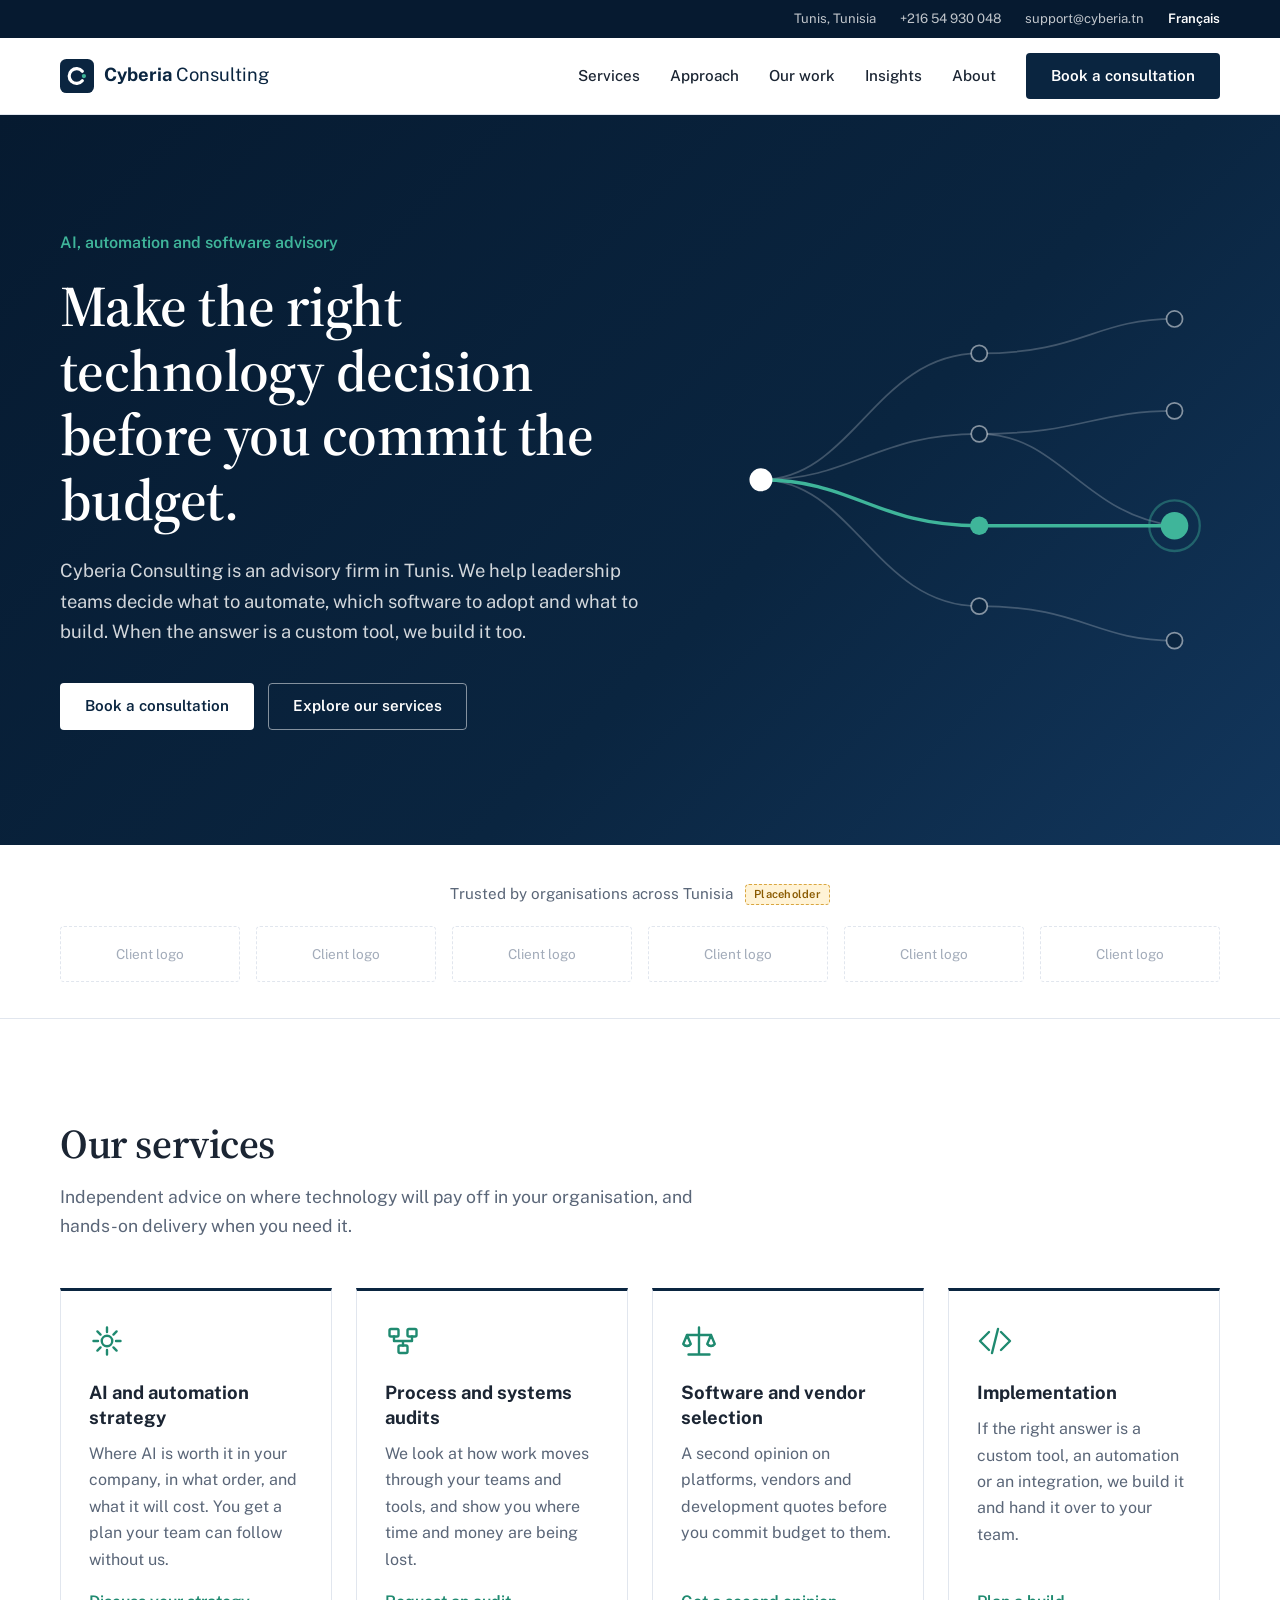
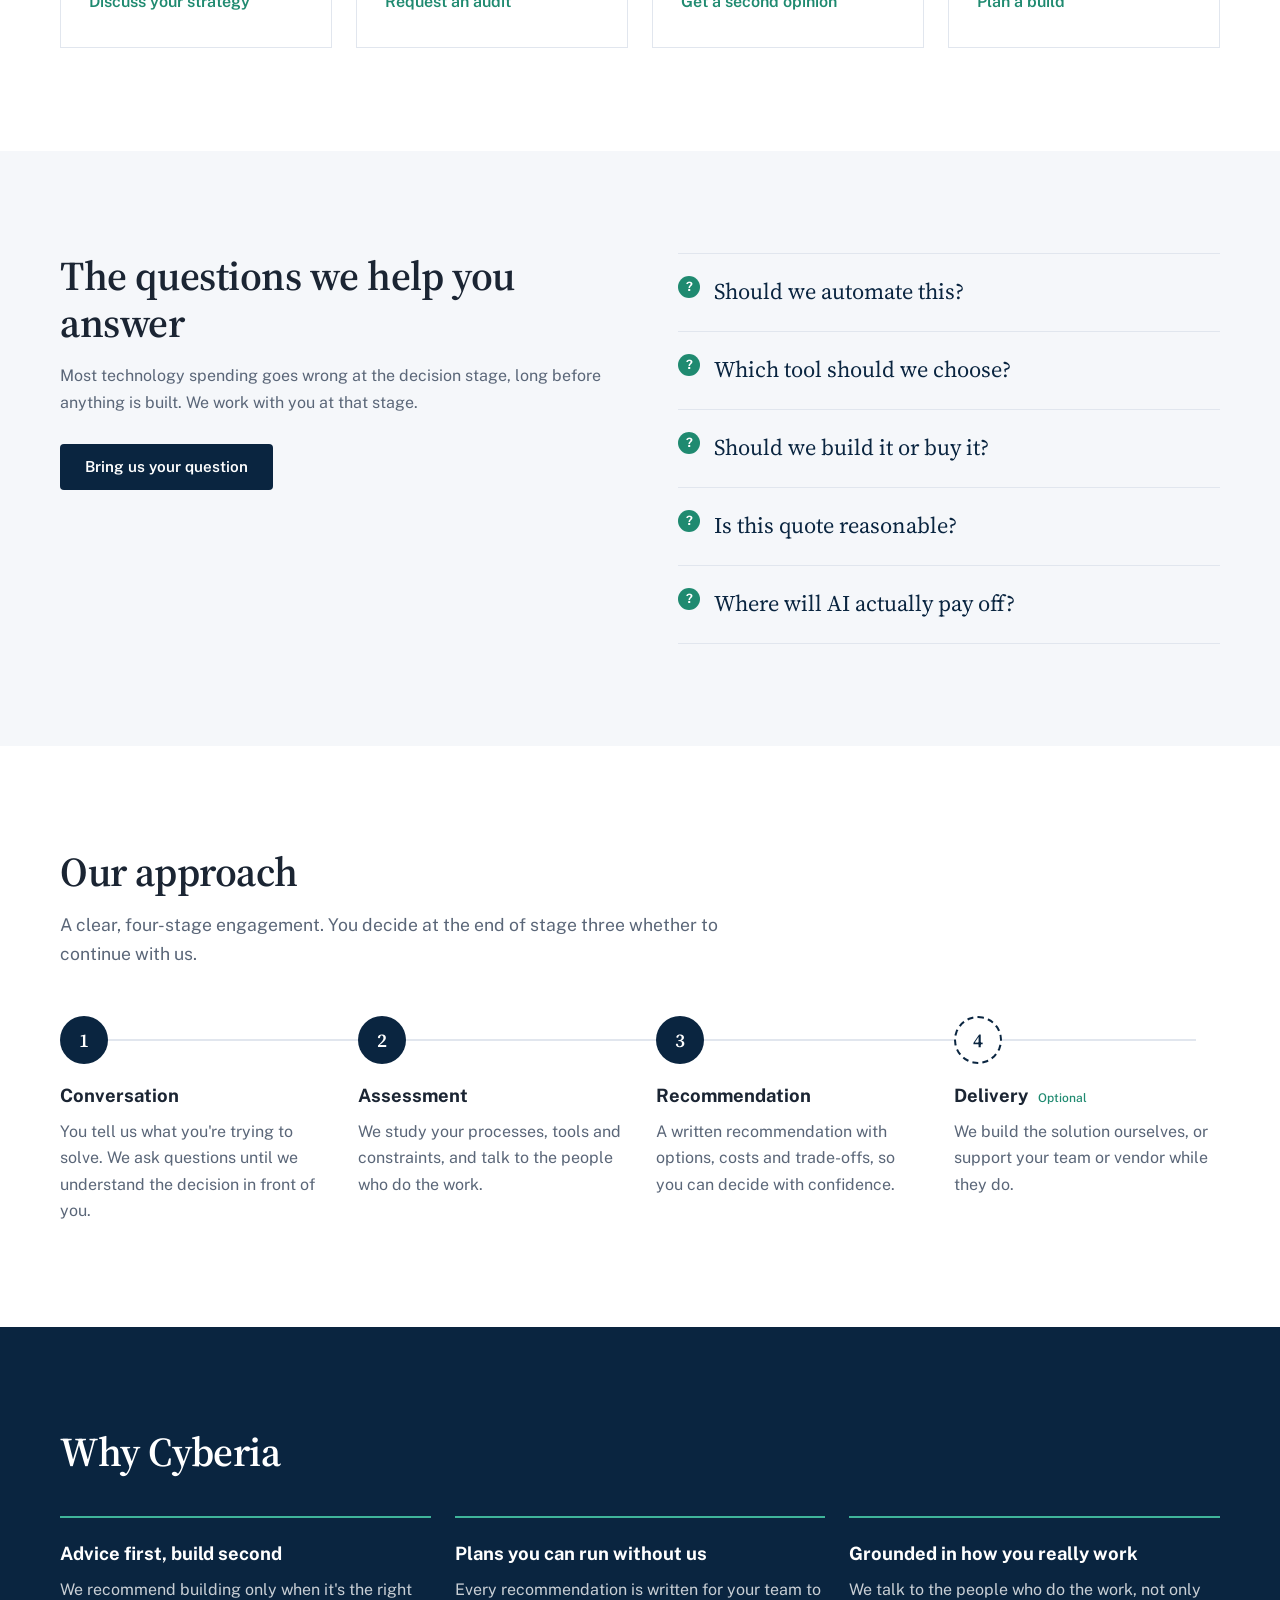
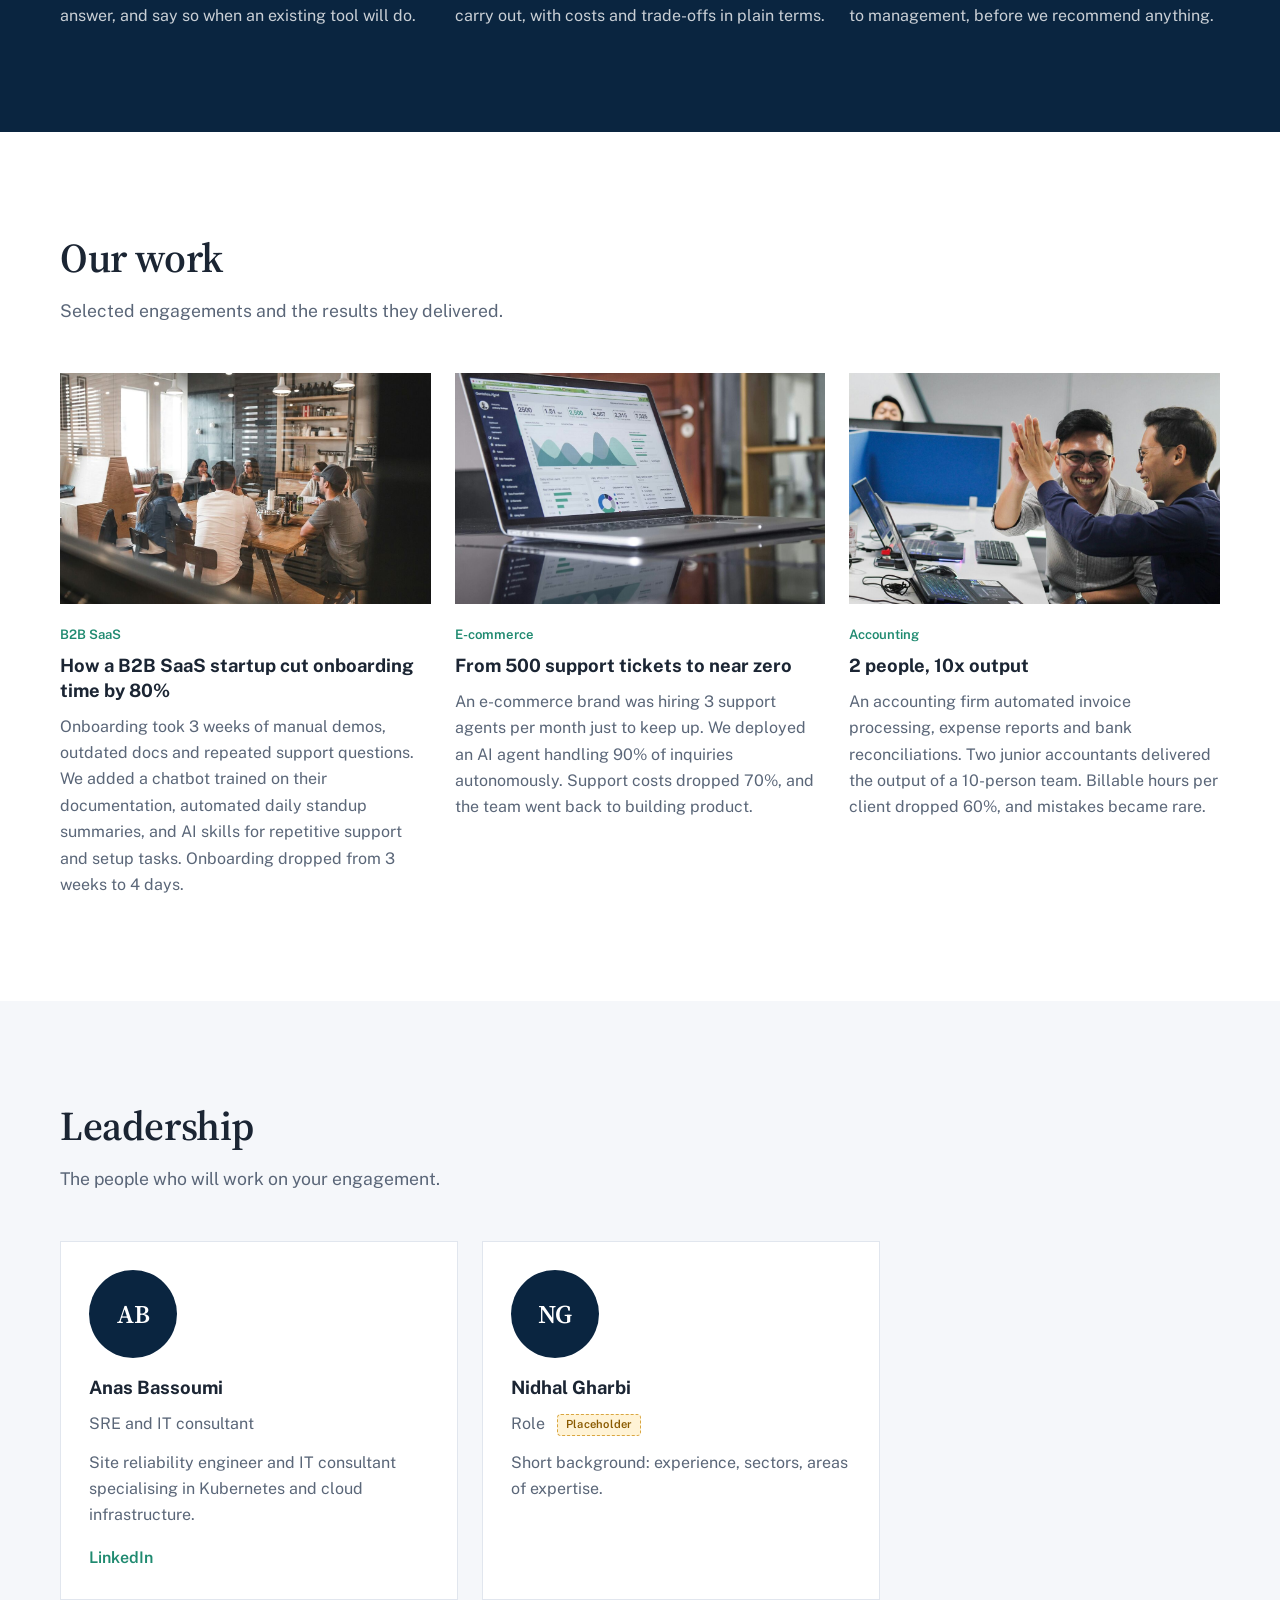
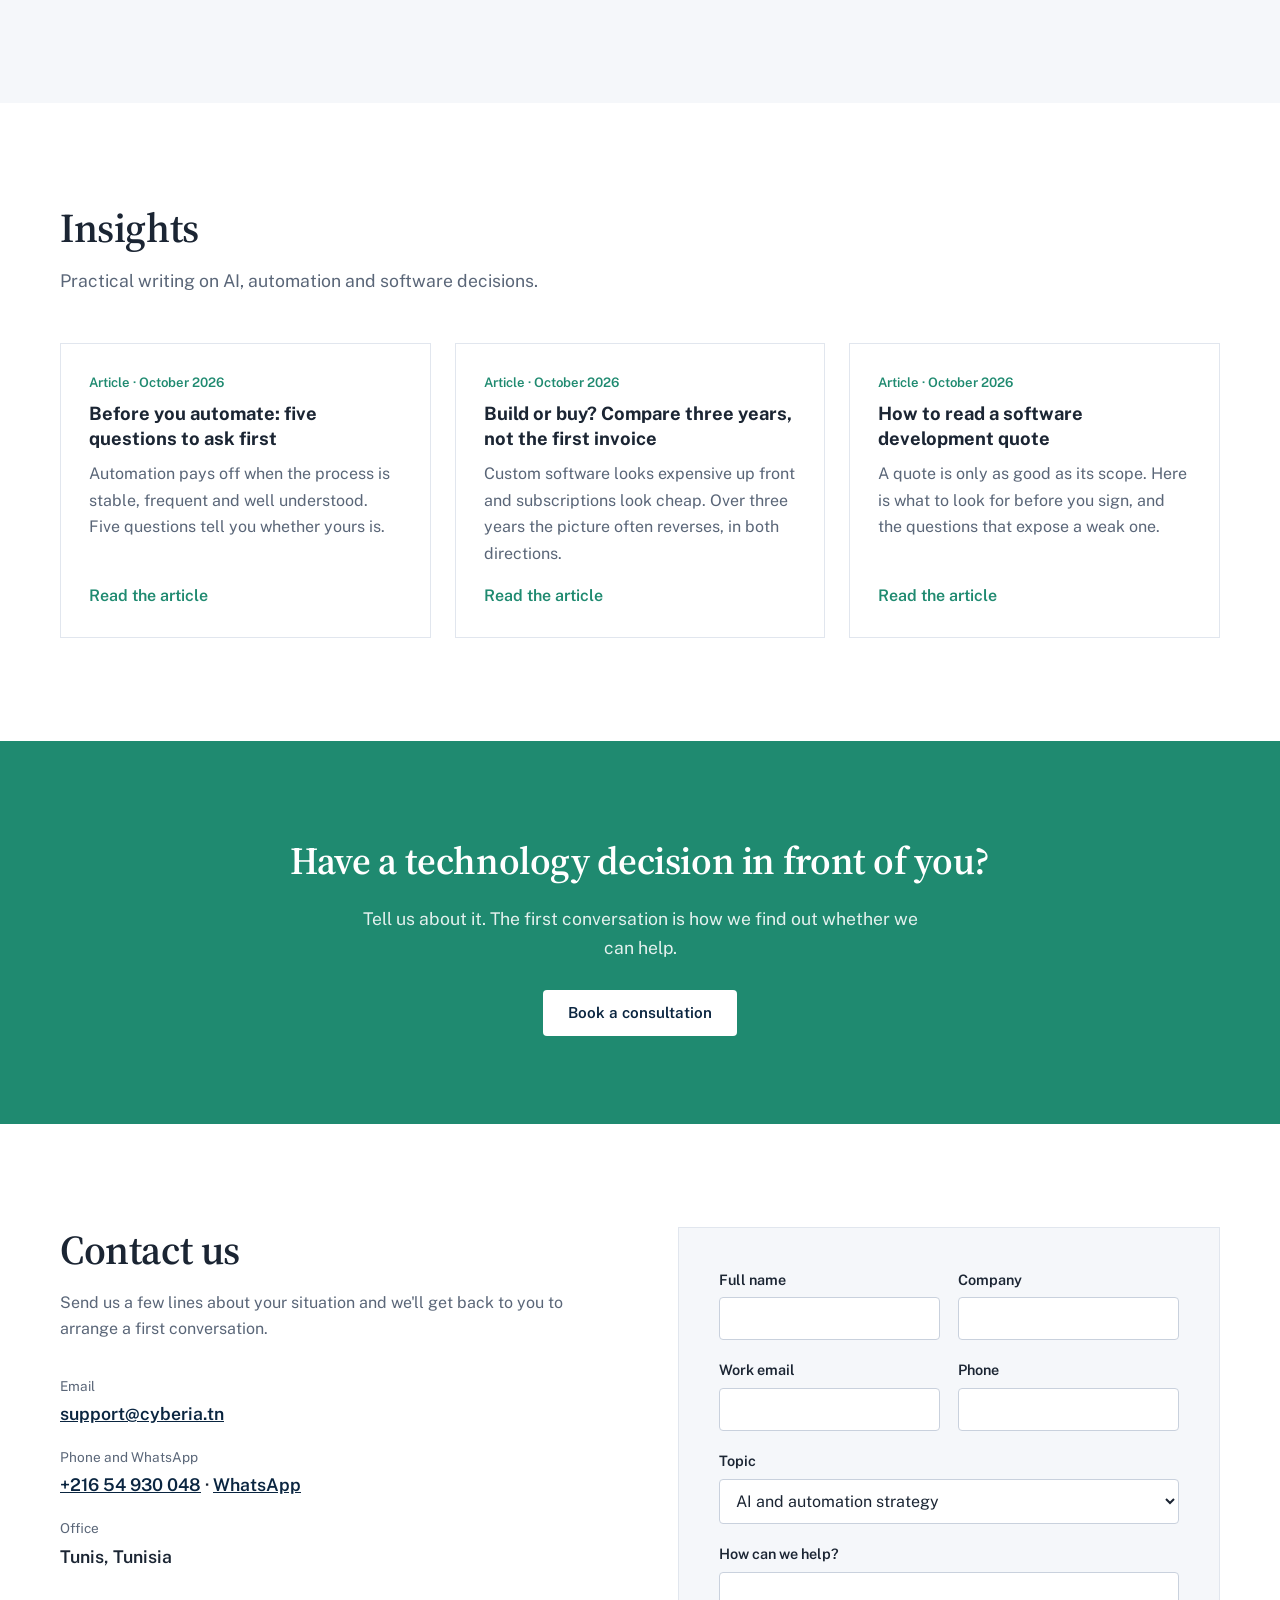
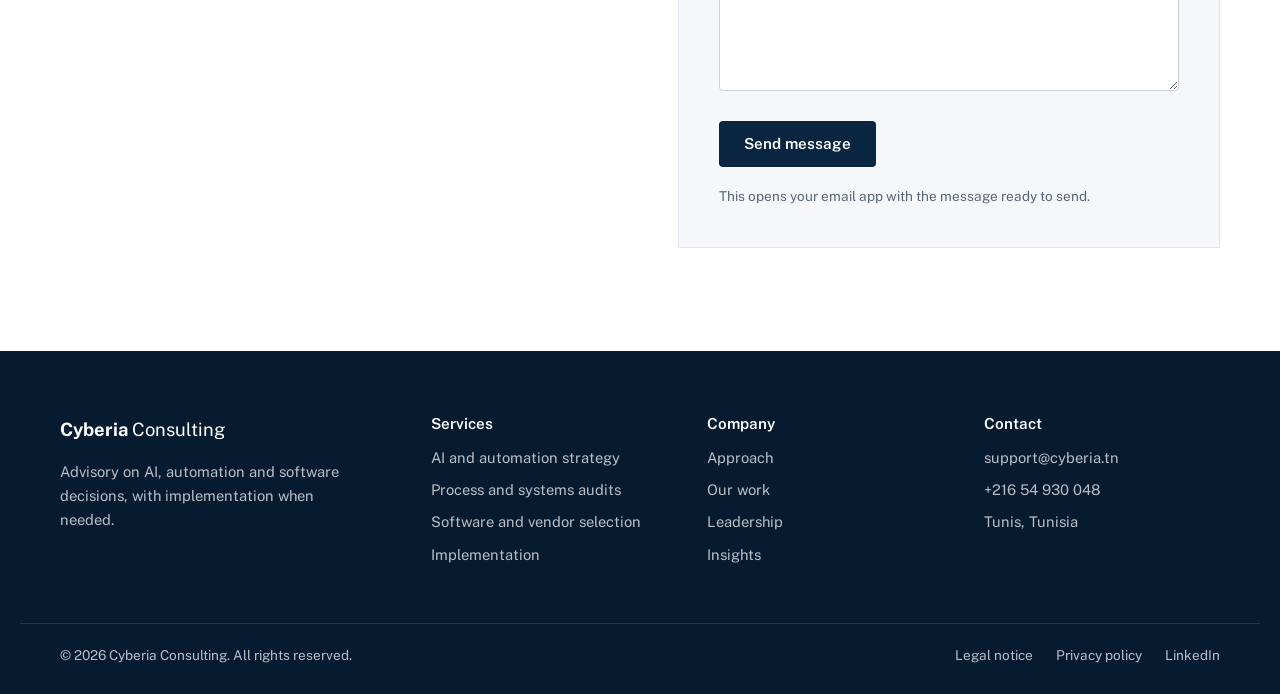
==== commit e0cce4fc: "Add case studies, leadership, insight articles and new phone number Restore the three case studies a" ====
--- a/index.html
+++ b/index.html
@@ -21,7 +21,7 @@
   <link rel="stylesheet" href="https://fonts.googleapis.com/css2?family=Public+Sans:wght@400;500;600;700&family=Source+Serif+4:opsz,wght@8..60,500;8..60,600&display=swap">
   <link rel="stylesheet" href="styles.css">
   <script type="application/ld+json">
-  {"@context":"https://schema.org","@type":"ProfessionalService","name":"Cyberia Consulting","url":"https://cyberia.tn","description":"Advisory on AI, automation and software decisions, with implementation when needed.","email":"support@cyberia.tn","telephone":"+21650377851","address":{"@type":"PostalAddress","addressLocality":"Tunis","addressCountry":"TN"}}
+  {"@context":"https://schema.org","@type":"ProfessionalService","name":"Cyberia Consulting","url":"https://cyberia.tn","description":"Advisory on AI, automation and software decisions, with implementation when needed.","email":"support@cyberia.tn","telephone":"+21654930048","address":{"@type":"PostalAddress","addressLocality":"Tunis","addressCountry":"TN"}}
   </script>
 </head>
 <body>
@@ -30,7 +30,7 @@
   <div class="utility">
     <div class="wrap">
       <span>Tunis, Tunisia</span>
-      <a href="tel:+21650377851">+216 50 377 851</a>
+      <a href="tel:+21654930048">+216 54 930 048</a>
       <a href="mailto:support@cyberia.tn">support@cyberia.tn</a>
       <a class="lang" href="/fr/" hreflang="fr" lang="fr">Français</a>
     </div>
@@ -190,65 +190,72 @@
       </div>
     </section>
 
-    <!-- Case studies: PLACEHOLDER, replace with real engagements -->
+    <!-- Case studies -->
     <section class="section" id="work">
       <div class="wrap">
         <header class="section-head">
-          <h2>Our work <span class="ph">Placeholder</span></h2>
-          <p>Selected engagements. Replace these with real case studies, anonymised if needed.</p>
+          <h2>Our work</h2>
+          <p>Selected engagements and the results they delivered.</p>
         </header>
         <div class="cards cards-3">
           <article class="case">
-            <div class="case-img">Image</div>
-            <p class="case-meta">Sector</p>
-            <h3>Case study title describing the decision and outcome</h3>
-            <p>One or two sentences on the client's situation, what we recommended, and the measurable result.</p>
-            <a class="more" href="#work">Read the case study</a>
+            <img class="case-img" src="/assets/image-01.jpg" alt="B2B SaaS team collaborating on workflow automation and AI onboarding" loading="lazy" width="1200" height="675">
+            <p class="case-meta">B2B SaaS</p>
+            <h3>How a B2B SaaS startup cut onboarding time by 80%</h3>
+            <p>Onboarding took 3 weeks of manual demos, outdated docs and repeated support questions. We added a chatbot trained on their documentation, automated daily standup summaries, and AI skills for repetitive support and setup tasks. Onboarding dropped from 3 weeks to 4 days.</p>
           </article>
           <article class="case">
-            <div class="case-img">Image</div>
-            <p class="case-meta">Sector</p>
-            <h3>Case study title describing the decision and outcome</h3>
-            <p>One or two sentences on the client's situation, what we recommended, and the measurable result.</p>
-            <a class="more" href="#work">Read the case study</a>
+            <img class="case-img" src="/assets/image-02.jpg" alt="E-commerce customer support team using AI automation tools" loading="lazy" width="1200" height="675">
+            <p class="case-meta">E-commerce</p>
+            <h3>From 500 support tickets to near zero</h3>
+            <p>An e-commerce brand was hiring 3 support agents per month just to keep up. We deployed an AI agent handling 90% of inquiries autonomously. Support costs dropped 70%, and the team went back to building product.</p>
           </article>
           <article class="case">
-            <div class="case-img">Image</div>
-            <p class="case-meta">Sector</p>
-            <h3>Case study title describing the decision and outcome</h3>
-            <p>One or two sentences on the client's situation, what we recommended, and the measurable result.</p>
-            <a class="more" href="#work">Read the case study</a>
-          </article>
-        </div>
-      </div>
-    </section>
-
-    <!-- Team: PLACEHOLDER, replace with real people -->
+            <img class="case-img" src="/assets/image-03.jpg" alt="Accounting professionals reviewing automated financial reports" loading="lazy" width="1200" height="675">
+            <p class="case-meta">Accounting</p>
+            <h3>2 people, 10x output</h3>
+            <p>An accounting firm automated invoice processing, expense reports and bank reconciliations. Two junior accountants delivered the output of a 10-person team. Billable hours per client dropped 60%, and mistakes became rare.</p>
+          </article>
+        </div>
+      </div>
+    </section>
+
+    <!-- Team -->
     <section class="section section-alt" id="about">
       <div class="wrap">
         <header class="section-head">
-          <h2>Leadership <span class="ph">Placeholder</span></h2>
+          <h2>Leadership</h2>
           <p>The people who will work on your engagement.</p>
         </header>
+        <div class="cards cards-2">
+          <div class="person">
+            <div class="avatar" aria-hidden="true">AB</div>
+            <h3>Anas Bassoumi</h3>
+            <p class="muted">SRE and IT consultant</p>
+            <p>Site reliability engineer and IT consultant specialising in Kubernetes and cloud infrastructure.</p>
+            <a class="more" href="https://tn.linkedin.com/in/anas-bassoumi" rel="noopener">LinkedIn</a>
+          </div>
+          <div class="person">
+            <div class="avatar" aria-hidden="true">NG</div>
+            <h3>Nidhal Gharbi</h3>
+            <p class="muted">Role <span class="ph">Placeholder</span></p>
+            <p>Short background: experience, sectors, areas of expertise.</p>
+          </div>
+        </div>
+      </div>
+    </section>
+
+    <!-- Insights -->
+    <section class="section" id="insights">
+      <div class="wrap">
+        <header class="section-head">
+          <h2>Insights</h2>
+          <p>Practical writing on AI, automation and software decisions.</p>
+        </header>
         <div class="cards cards-3">
-          <div class="person"><div class="avatar">Photo</div><h3>Full name</h3><p class="muted">Role</p><p>Short background: experience, sectors, areas of expertise.</p></div>
-          <div class="person"><div class="avatar">Photo</div><h3>Full name</h3><p class="muted">Role</p><p>Short background: experience, sectors, areas of expertise.</p></div>
-          <div class="person"><div class="avatar">Photo</div><h3>Full name</h3><p class="muted">Role</p><p>Short background: experience, sectors, areas of expertise.</p></div>
-        </div>
-      </div>
-    </section>
-
-    <!-- Insights: PLACEHOLDER, replace with real articles -->
-    <section class="section" id="insights">
-      <div class="wrap">
-        <header class="section-head">
-          <h2>Insights <span class="ph">Placeholder</span></h2>
-          <p>Practical writing on AI, automation and software decisions.</p>
-        </header>
-        <div class="cards cards-3">
-          <article class="insight"><p class="case-meta">Article · Date</p><h3>Article title</h3><p>A one-line summary of the article.</p><a class="more" href="#insights">Read more</a></article>
-          <article class="insight"><p class="case-meta">Article · Date</p><h3>Article title</h3><p>A one-line summary of the article.</p><a class="more" href="#insights">Read more</a></article>
-          <article class="insight"><p class="case-meta">Article · Date</p><h3>Article title</h3><p>A one-line summary of the article.</p><a class="more" href="#insights">Read more</a></article>
+          <article class="insight"><p class="case-meta">Article · October 2026</p><h3>Before you automate: five questions to ask first</h3><p>Automation pays off when the process is stable, frequent and well understood. Five questions tell you whether yours is.</p><a class="more" href="/insights/before-you-automate.html">Read the article</a></article>
+          <article class="insight"><p class="case-meta">Article · October 2026</p><h3>Build or buy? Compare three years, not the first invoice</h3><p>Custom software looks expensive up front and subscriptions look cheap. Over three years the picture often reverses, in both directions.</p><a class="more" href="/insights/build-or-buy.html">Read the article</a></article>
+          <article class="insight"><p class="case-meta">Article · October 2026</p><h3>How to read a software development quote</h3><p>A quote is only as good as its scope. Here is what to look for before you sign, and the questions that expose a weak one.</p><a class="more" href="/insights/reading-a-software-quote.html">Read the article</a></article>
         </div>
       </div>
     </section>
@@ -270,7 +277,7 @@
           <p class="muted">Send us a few lines about your situation and we'll get back to you to arrange a first conversation.</p>
           <dl class="contact-list">
             <dt>Email</dt><dd><a href="mailto:support@cyberia.tn">support@cyberia.tn</a></dd>
-            <dt>Phone and WhatsApp</dt><dd><a href="tel:+21650377851">+216 50 377 851</a> · <a href="https://wa.me/21650377851">WhatsApp</a></dd>
+            <dt>Phone and WhatsApp</dt><dd><a href="tel:+21654930048">+216 54 930 048</a> · <a href="https://wa.me/21654930048">WhatsApp</a></dd>
             <dt>Office</dt><dd>Tunis, Tunisia</dd>
           </dl>
         </div>
@@ -323,7 +330,7 @@
       <div>
         <h3>Contact</h3>
         <a href="mailto:support@cyberia.tn">support@cyberia.tn</a>
-        <a href="tel:+21650377851">+216 50 377 851</a>
+        <a href="tel:+21654930048">+216 54 930 048</a>
         <span>Tunis, Tunisia</span>
       </div>
     </div>
--- a/styles.css
+++ b/styles.css
@@ -95,6 +95,7 @@
 .cards { display: grid; gap: 24px; }
 .cards-4 { grid-template-columns: repeat(4, 1fr); }
 .cards-3 { grid-template-columns: repeat(3, 1fr); }
+.cards-2 { grid-template-columns: repeat(2, 1fr); max-width: 820px; }
 .card, .case, .insight, .person { display: flex; flex-direction: column; }
 .card { padding: 32px 28px; border: 1px solid var(--line); border-top: 3px solid var(--navy); background: var(--white); }
 .card:hover { border-top-color: var(--accent); }
@@ -121,10 +122,11 @@
 
 .case-img, .avatar { display: grid; place-items: center; background: #e9edf3; color: #a3acba; font-size: 0.85rem; }
 .case-img { aspect-ratio: 16 / 10; margin-bottom: 20px; }
+img.case-img { width: 100%; height: auto; object-fit: cover; }
 .case-meta { font-size: 0.82rem; font-weight: 600; color: var(--accent) !important; margin-bottom: 8px !important; }
 .insight { padding: 28px; border: 1px solid var(--line); }
 .person { background: var(--white); padding: 28px; border: 1px solid var(--line); }
-.avatar { width: 88px; height: 88px; border-radius: 50%; margin-bottom: 18px; }
+.avatar { width: 88px; height: 88px; border-radius: 50%; margin-bottom: 18px; background: var(--navy); color: var(--white); font: 600 1.6rem var(--serif); }
 .person .muted { margin-bottom: 12px; }
 
 .cta-band { background: var(--accent); color: var(--white); text-align: center; padding: clamp(56px, 7vw, 88px) 0; }
@@ -177,7 +179,7 @@
 @media (max-width: 860px) {
   .hero-grid, .split { grid-template-columns: 1fr; }
   .hero-art { max-width: 360px; }
-  .cards-3 { grid-template-columns: 1fr; }
+  .cards-3, .cards-2 { grid-template-columns: 1fr; }
   .clients ul { grid-template-columns: repeat(3, 1fr); }
   .steps { grid-template-columns: 1fr 1fr; }
   .steps::before { display: none; }
@@ -191,3 +193,15 @@
   .footer-bottom a { margin: 0 16px 0 0; }
 }
 @media (prefers-reduced-motion: reduce) { html { scroll-behavior: auto; } }
+
+/* Article pages */
+.article { max-width: 720px; margin: 0 auto; padding: clamp(40px, 6vw, 80px) clamp(16px, 4vw, 40px) clamp(56px, 8vw, 96px); }
+.article .back { display: inline-block; margin-bottom: 28px; color: var(--accent); font-weight: 600; text-decoration: none; }
+.article h1 { font-size: clamp(2rem, 4.4vw, 3rem); line-height: 1.15; color: var(--navy); margin-bottom: 18px; }
+.article-lede { font-size: 1.25rem; color: var(--muted); margin: 0 0 36px; }
+.article h2 { font-size: 1.5rem; line-height: 1.25; color: var(--navy); margin: 40px 0 12px; }
+.article p, .article li { font-size: 1.08rem; line-height: 1.75; }
+.article ul { padding-left: 1.2em; }
+.article li { margin-bottom: 8px; }
+.article-cta { margin-top: 56px; padding: 32px; background: var(--bg-alt); border-left: 4px solid var(--accent); }
+.article-cta h2 { margin-top: 0; }
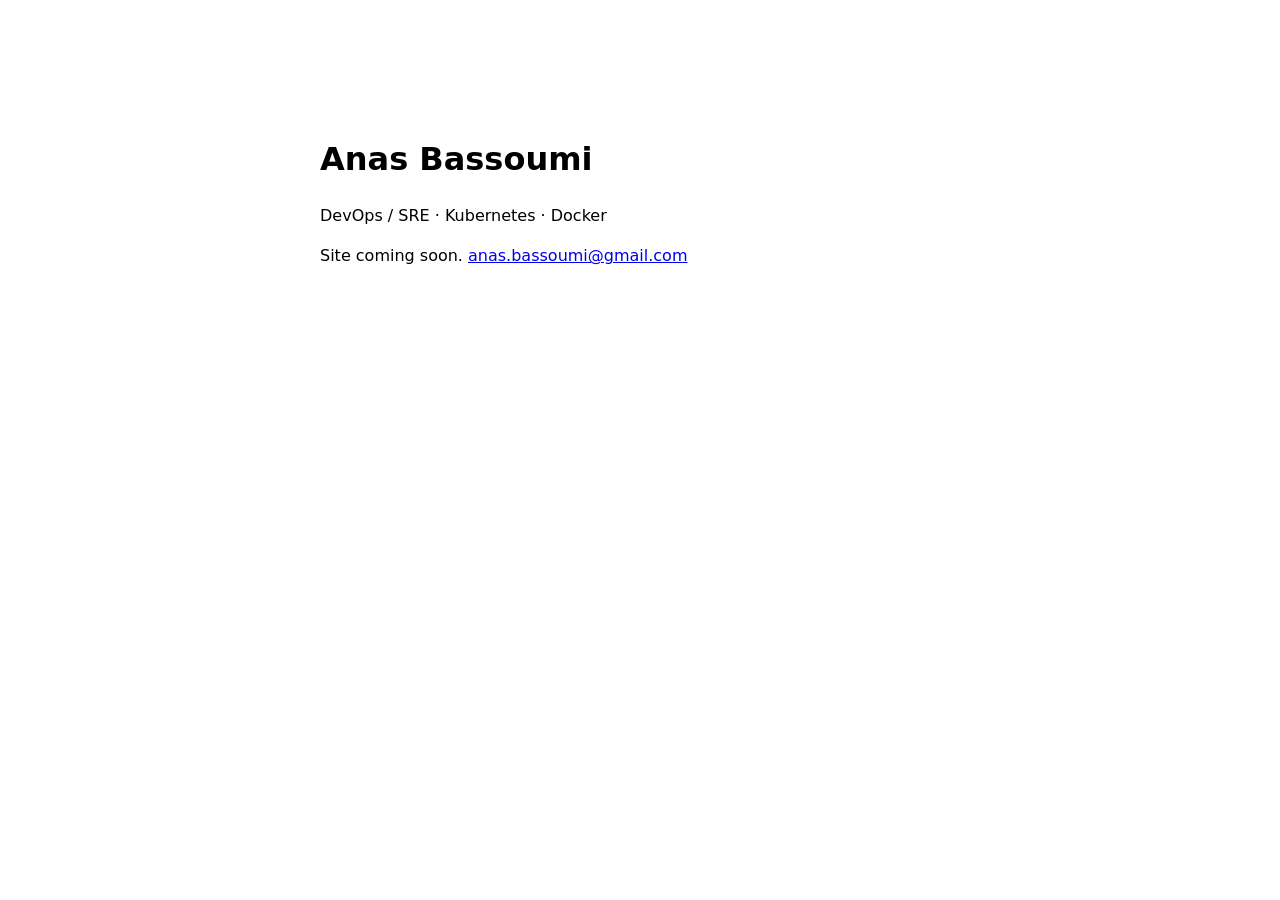
==== commit 802769d0: "Start anas.cyberia.tn" ====
--- a/index.html
+++ b/index.html
@@ -1,346 +1,6 @@
 <!doctype html>
-<html lang="en">
-<head>
-  <meta charset="utf-8">
-  <meta name="viewport" content="width=device-width, initial-scale=1">
-  <title>Cyberia Consulting | AI, Automation and Software Advisory in Tunis</title>
-  <meta name="description" content="Cyberia Consulting helps companies decide what to automate, which software to adopt and what to build, and builds it when needed.">
-  <link rel="canonical" href="https://cyberia.tn/">
-  <link rel="alternate" hreflang="en" href="https://cyberia.tn/">
-  <link rel="alternate" hreflang="fr" href="https://cyberia.tn/fr/">
-  <link rel="alternate" hreflang="x-default" href="https://cyberia.tn/">
-  <meta property="og:type" content="website">
-  <meta property="og:url" content="https://cyberia.tn/">
-  <meta property="og:title" content="Cyberia Consulting | AI, Automation and Software Advisory in Tunis">
-  <meta property="og:description" content="Cyberia Consulting helps companies decide what to automate, which software to adopt and what to build, and builds it when needed.">
-  <meta property="og:locale" content="en_US">
-  <meta property="og:locale:alternate" content="fr_FR">
-  <link rel="icon" href="/assets/favicon.svg">
-  <link rel="preconnect" href="https://fonts.googleapis.com">
-  <link rel="preconnect" href="https://fonts.gstatic.com" crossorigin>
-  <link rel="stylesheet" href="https://fonts.googleapis.com/css2?family=Public+Sans:wght@400;500;600;700&family=Source+Serif+4:opsz,wght@8..60,500;8..60,600&display=swap">
-  <link rel="stylesheet" href="styles.css">
-  <script type="application/ld+json">
-  {"@context":"https://schema.org","@type":"ProfessionalService","name":"Cyberia Consulting","url":"https://cyberia.tn","description":"Advisory on AI, automation and software decisions, with implementation when needed.","email":"support@cyberia.tn","telephone":"+21654930048","address":{"@type":"PostalAddress","addressLocality":"Tunis","addressCountry":"TN"}}
-  </script>
-</head>
-<body>
-  <a class="skip" href="#main">Skip to content</a>
-
-  <div class="utility">
-    <div class="wrap">
-      <span>Tunis, Tunisia</span>
-      <a href="tel:+21654930048">+216 54 930 048</a>
-      <a href="mailto:support@cyberia.tn">support@cyberia.tn</a>
-      <a class="lang" href="/fr/" hreflang="fr" lang="fr">Français</a>
-    </div>
-  </div>
-
-  <header class="site-header">
-    <div class="wrap">
-      <a class="logo" href="/" aria-label="Cyberia Consulting, home">
-        <svg viewBox="0 0 32 32" aria-hidden="true"><rect width="32" height="32" rx="6" fill="currentColor"/><path d="M21 11.5a7 7 0 1 0 0 9" fill="none" stroke="#fff" stroke-width="3" stroke-linecap="round"/><circle cx="22.5" cy="16" r="2" fill="#3fb59a"/></svg>
-        <span><b>Cyberia</b> Consulting</span>
-      </a>
-      <button class="menu-toggle" aria-expanded="false" aria-controls="nav">Menu</button>
-      <nav id="nav" aria-label="Main">
-        <a href="#services">Services</a>
-        <a href="#approach">Approach</a>
-        <a href="#work">Our work</a>
-        <a href="#insights">Insights</a>
-        <a href="#about">About</a>
-        <a class="btn btn-primary" href="#contact">Book a consultation</a>
-      </nav>
-    </div>
-  </header>
-
-  <main id="main">
-    <!-- Hero -->
-    <section class="hero">
-      <div class="wrap hero-grid">
-        <div>
-          <p class="hero-tag">AI, automation and software advisory</p>
-          <h1>Make the right technology decision before you commit the budget.</h1>
-          <p class="hero-lede">Cyberia Consulting is an advisory firm in Tunis. We help leadership teams decide what to automate, which software to adopt and what to build. When the answer is a custom tool, we build it too.</p>
-          <div class="hero-actions">
-            <a class="btn btn-light" href="#contact">Book a consultation</a>
-            <a class="btn btn-outline-light" href="#services">Explore our services</a>
-          </div>
-        </div>
-        <svg class="hero-art" viewBox="0 0 440 360" aria-hidden="true">
-          <g fill="none" stroke="rgba(255,255,255,.22)" stroke-width="1.5">
-            <path d="M40 180 C120 180 140 70 230 70 S330 40 400 40"/>
-            <path d="M40 180 C120 180 140 140 230 140 S330 120 400 120"/>
-            <path d="M40 180 C120 180 140 290 230 290 S330 320 400 320"/>
-            <path d="M230 140 C300 140 320 210 400 220"/>
-          </g>
-          <path d="M40 180 C120 180 140 220 230 220 S330 220 400 220" fill="none" stroke="#3fb59a" stroke-width="3"/>
-          <g fill="#0a2540" stroke="rgba(255,255,255,.5)" stroke-width="1.5">
-            <circle cx="230" cy="70" r="7"/><circle cx="230" cy="140" r="7"/><circle cx="230" cy="290" r="7"/>
-            <circle cx="400" cy="40" r="7"/><circle cx="400" cy="120" r="7"/><circle cx="400" cy="320" r="7"/>
-          </g>
-          <circle cx="40" cy="180" r="10" fill="#fff"/>
-          <circle cx="230" cy="220" r="8" fill="#3fb59a"/>
-          <circle cx="400" cy="220" r="12" fill="#3fb59a"/>
-          <circle cx="400" cy="220" r="22" fill="none" stroke="#3fb59a" stroke-opacity=".4" stroke-width="2"/>
-        </svg>
-      </div>
-    </section>
-
-    <!-- Client logos: PLACEHOLDER, replace with real client logos (with permission) -->
-    <section class="clients" aria-label="Clients">
-      <div class="wrap">
-        <p>Trusted by organisations across Tunisia <span class="ph">Placeholder</span></p>
-        <ul>
-          <li>Client logo</li><li>Client logo</li><li>Client logo</li><li>Client logo</li><li>Client logo</li><li>Client logo</li>
-        </ul>
-      </div>
-    </section>
-
-    <!-- Services -->
-    <section class="section" id="services">
-      <div class="wrap">
-        <header class="section-head">
-          <h2>Our services</h2>
-          <p>Independent advice on where technology will pay off in your organisation, and hands-on delivery when you need it.</p>
-        </header>
-        <div class="cards cards-4">
-          <article class="card">
-            <svg class="icon" viewBox="0 0 24 24" aria-hidden="true"><path d="M12 3v3M12 18v3M3 12h3M18 12h3M5.6 5.6l2.1 2.1M16.3 16.3l2.1 2.1M5.6 18.4l2.1-2.1M16.3 7.7l2.1-2.1"/><circle cx="12" cy="12" r="3.5"/></svg>
-            <h3>AI and automation strategy</h3>
-            <p>Where AI is worth it in your company, in what order, and what it will cost. You get a plan your team can follow without us.</p>
-            <a class="more" href="#contact">Discuss your strategy</a>
-          </article>
-          <article class="card">
-            <svg class="icon" viewBox="0 0 24 24" aria-hidden="true"><rect x="3" y="4" width="6" height="5" rx="1"/><rect x="15" y="4" width="6" height="5" rx="1"/><rect x="9" y="15" width="6" height="5" rx="1"/><path d="M6 9v3h12V9M12 12v3"/></svg>
-            <h3>Process and systems audits</h3>
-            <p>We look at how work moves through your teams and tools, and show you where time and money are being lost.</p>
-            <a class="more" href="#contact">Request an audit</a>
-          </article>
-          <article class="card">
-            <svg class="icon" viewBox="0 0 24 24" aria-hidden="true"><path d="M12 3v18M5 21h14M4 8h16"/><path d="M4 8l-2.5 6a3 3 0 0 0 5 0zM20 8l-2.5 6a3 3 0 0 0 5 0z"/></svg>
-            <h3>Software and vendor selection</h3>
-            <p>A second opinion on platforms, vendors and development quotes before you commit budget to them.</p>
-            <a class="more" href="#contact">Get a second opinion</a>
-          </article>
-          <article class="card">
-            <svg class="icon" viewBox="0 0 24 24" aria-hidden="true"><path d="M8 6l-6 6 6 6M16 6l6 6-6 6M14 4l-4 16"/></svg>
-            <h3>Implementation</h3>
-            <p>If the right answer is a custom tool, an automation or an integration, we build it and hand it over to your team.</p>
-            <a class="more" href="#contact">Plan a build</a>
-          </article>
-        </div>
-      </div>
-    </section>
-
-    <!-- Questions -->
-    <section class="section section-alt">
-      <div class="wrap split">
-        <div>
-          <h2>The questions we help you answer</h2>
-          <p class="muted">Most technology spending goes wrong at the decision stage, long before anything is built. We work with you at that stage.</p>
-          <a class="btn btn-primary" href="#contact">Bring us your question</a>
-        </div>
-        <ul class="questions">
-          <li>Should we automate this?</li>
-          <li>Which tool should we choose?</li>
-          <li>Should we build it or buy it?</li>
-          <li>Is this quote reasonable?</li>
-          <li>Where will AI actually pay off?</li>
-        </ul>
-      </div>
-    </section>
-
-    <!-- Approach -->
-    <section class="section" id="approach">
-      <div class="wrap">
-        <header class="section-head">
-          <h2>Our approach</h2>
-          <p>A clear, four-stage engagement. You decide at the end of stage three whether to continue with us.</p>
-        </header>
-        <ol class="steps">
-          <li><span class="step-n">1</span><h3>Conversation</h3><p>You tell us what you're trying to solve. We ask questions until we understand the decision in front of you.</p></li>
-          <li><span class="step-n">2</span><h3>Assessment</h3><p>We study your processes, tools and constraints, and talk to the people who do the work.</p></li>
-          <li><span class="step-n">3</span><h3>Recommendation</h3><p>A written recommendation with options, costs and trade-offs, so you can decide with confidence.</p></li>
-          <li class="optional"><span class="step-n">4</span><h3>Delivery <small>Optional</small></h3><p>We build the solution ourselves, or support your team or vendor while they do.</p></li>
-        </ol>
-      </div>
-    </section>
-
-    <!-- Why -->
-    <section class="section section-dark">
-      <div class="wrap">
-        <header class="section-head">
-          <h2>Why Cyberia</h2>
-        </header>
-        <div class="cards cards-3">
-          <div class="pillar">
-            <h3>Advice first, build second</h3>
-            <p>We recommend building only when it's the right answer, and say so when an existing tool will do.</p>
-          </div>
-          <div class="pillar">
-            <h3>Plans you can run without us</h3>
-            <p>Every recommendation is written for your team to carry out, with costs and trade-offs in plain terms.</p>
-          </div>
-          <div class="pillar">
-            <h3>Grounded in how you really work</h3>
-            <p>We talk to the people who do the work, not only to management, before we recommend anything.</p>
-          </div>
-        </div>
-      </div>
-    </section>
-
-    <!-- Case studies -->
-    <section class="section" id="work">
-      <div class="wrap">
-        <header class="section-head">
-          <h2>Our work</h2>
-          <p>Selected engagements and the results they delivered.</p>
-        </header>
-        <div class="cards cards-3">
-          <article class="case">
-            <img class="case-img" src="/assets/image-01.jpg" alt="B2B SaaS team collaborating on workflow automation and AI onboarding" loading="lazy" width="1200" height="675">
-            <p class="case-meta">B2B SaaS</p>
-            <h3>How a B2B SaaS startup cut onboarding time by 80%</h3>
-            <p>Onboarding took 3 weeks of manual demos, outdated docs and repeated support questions. We added a chatbot trained on their documentation, automated daily standup summaries, and AI skills for repetitive support and setup tasks. Onboarding dropped from 3 weeks to 4 days.</p>
-          </article>
-          <article class="case">
-            <img class="case-img" src="/assets/image-02.jpg" alt="E-commerce customer support team using AI automation tools" loading="lazy" width="1200" height="675">
-            <p class="case-meta">E-commerce</p>
-            <h3>From 500 support tickets to near zero</h3>
-            <p>An e-commerce brand was hiring 3 support agents per month just to keep up. We deployed an AI agent handling 90% of inquiries autonomously. Support costs dropped 70%, and the team went back to building product.</p>
-          </article>
-          <article class="case">
-            <img class="case-img" src="/assets/image-03.jpg" alt="Accounting professionals reviewing automated financial reports" loading="lazy" width="1200" height="675">
-            <p class="case-meta">Accounting</p>
-            <h3>2 people, 10x output</h3>
-            <p>An accounting firm automated invoice processing, expense reports and bank reconciliations. Two junior accountants delivered the output of a 10-person team. Billable hours per client dropped 60%, and mistakes became rare.</p>
-          </article>
-        </div>
-      </div>
-    </section>
-
-    <!-- Team -->
-    <section class="section section-alt" id="about">
-      <div class="wrap">
-        <header class="section-head">
-          <h2>Leadership</h2>
-          <p>The people who will work on your engagement.</p>
-        </header>
-        <div class="cards cards-2">
-          <div class="person">
-            <div class="avatar" aria-hidden="true">AB</div>
-            <h3>Anas Bassoumi</h3>
-            <p class="muted">SRE and IT consultant</p>
-            <p>Site reliability engineer and IT consultant specialising in Kubernetes and cloud infrastructure.</p>
-            <a class="more" href="https://tn.linkedin.com/in/anas-bassoumi" rel="noopener">LinkedIn</a>
-          </div>
-          <div class="person">
-            <div class="avatar" aria-hidden="true">NG</div>
-            <h3>Nidhal Gharbi</h3>
-            <p class="muted">Role <span class="ph">Placeholder</span></p>
-            <p>Short background: experience, sectors, areas of expertise.</p>
-          </div>
-        </div>
-      </div>
-    </section>
-
-    <!-- Insights -->
-    <section class="section" id="insights">
-      <div class="wrap">
-        <header class="section-head">
-          <h2>Insights</h2>
-          <p>Practical writing on AI, automation and software decisions.</p>
-        </header>
-        <div class="cards cards-3">
-          <article class="insight"><p class="case-meta">Article · October 2026</p><h3>Before you automate: five questions to ask first</h3><p>Automation pays off when the process is stable, frequent and well understood. Five questions tell you whether yours is.</p><a class="more" href="/insights/before-you-automate.html">Read the article</a></article>
-          <article class="insight"><p class="case-meta">Article · October 2026</p><h3>Build or buy? Compare three years, not the first invoice</h3><p>Custom software looks expensive up front and subscriptions look cheap. Over three years the picture often reverses, in both directions.</p><a class="more" href="/insights/build-or-buy.html">Read the article</a></article>
-          <article class="insight"><p class="case-meta">Article · October 2026</p><h3>How to read a software development quote</h3><p>A quote is only as good as its scope. Here is what to look for before you sign, and the questions that expose a weak one.</p><a class="more" href="/insights/reading-a-software-quote.html">Read the article</a></article>
-        </div>
-      </div>
-    </section>
-
-    <!-- CTA band -->
-    <section class="cta-band">
-      <div class="wrap">
-        <h2>Have a technology decision in front of you?</h2>
-        <p>Tell us about it. The first conversation is how we find out whether we can help.</p>
-        <a class="btn btn-light" href="#contact">Book a consultation</a>
-      </div>
-    </section>
-
-    <!-- Contact -->
-    <section class="section" id="contact">
-      <div class="wrap split">
-        <div>
-          <h2>Contact us</h2>
-          <p class="muted">Send us a few lines about your situation and we'll get back to you to arrange a first conversation.</p>
-          <dl class="contact-list">
-            <dt>Email</dt><dd><a href="mailto:support@cyberia.tn">support@cyberia.tn</a></dd>
-            <dt>Phone and WhatsApp</dt><dd><a href="tel:+21654930048">+216 54 930 048</a> · <a href="https://wa.me/21654930048">WhatsApp</a></dd>
-            <dt>Office</dt><dd>Tunis, Tunisia</dd>
-          </dl>
-        </div>
-        <form class="contact-form" id="contact-form" data-subject="{topic} enquiry">
-          <div class="row">
-            <label>Full name<input name="name" required autocomplete="name"></label>
-            <label>Company<input name="company" autocomplete="organization"></label>
-          </div>
-          <div class="row">
-            <label>Work email<input name="email" type="email" required autocomplete="email"></label>
-            <label>Phone<input name="phone" type="tel" autocomplete="tel"></label>
-          </div>
-          <label>Topic
-            <select name="topic">
-              <option>AI and automation strategy</option>
-              <option>Process and systems audit</option>
-              <option>Software and vendor selection</option>
-              <option>Implementation</option>
-              <option>Something else</option>
-            </select>
-          </label>
-          <label>How can we help?<textarea name="message" rows="5" required></textarea></label>
-          <button class="btn btn-primary" type="submit">Send message</button>
-          <p class="form-note">This opens your email app with the message ready to send.</p>
-        </form>
-      </div>
-    </section>
-  </main>
-
-  <footer class="site-footer">
-    <div class="wrap footer-grid">
-      <div>
-        <a class="logo logo-light" href="/"><span><b>Cyberia</b> Consulting</span></a>
-        <p>Advisory on AI, automation and software decisions, with implementation when needed.</p>
-      </div>
-      <div>
-        <h3>Services</h3>
-        <a href="#services">AI and automation strategy</a>
-        <a href="#services">Process and systems audits</a>
-        <a href="#services">Software and vendor selection</a>
-        <a href="#services">Implementation</a>
-      </div>
-      <div>
-        <h3>Company</h3>
-        <a href="#approach">Approach</a>
-        <a href="#work">Our work</a>
-        <a href="#about">Leadership</a>
-        <a href="#insights">Insights</a>
-      </div>
-      <div>
-        <h3>Contact</h3>
-        <a href="mailto:support@cyberia.tn">support@cyberia.tn</a>
-        <a href="tel:+21654930048">+216 54 930 048</a>
-        <span>Tunis, Tunisia</span>
-      </div>
-    </div>
-    <div class="wrap footer-bottom">
-      <span>© 2026 Cyberia Consulting. All rights reserved.</span>
-      <!-- PLACEHOLDER: link real legal pages and LinkedIn -->
-      <span><a href="#">Legal notice</a> <a href="#">Privacy policy</a> <a href="#">LinkedIn</a></span>
-    </div>
-  </footer>
-
-  <script src="app.js" defer></script>
-</body>
-</html>
+<html lang="en"><head><meta charset="utf-8"><meta name="viewport" content="width=device-width,initial-scale=1">
+<title>Anas Bassoumi | DevOps / SRE</title>
+<style>body{font-family:system-ui,sans-serif;max-width:640px;margin:15vh auto;padding:0 16px;line-height:1.5}</style></head>
+<body><h1>Anas Bassoumi</h1><p>DevOps / SRE · Kubernetes · Docker</p>
+<p>Site coming soon. <a href="mailto:anas.bassoumi@gmail.com">anas.bassoumi@gmail.com</a></p></body></html>
